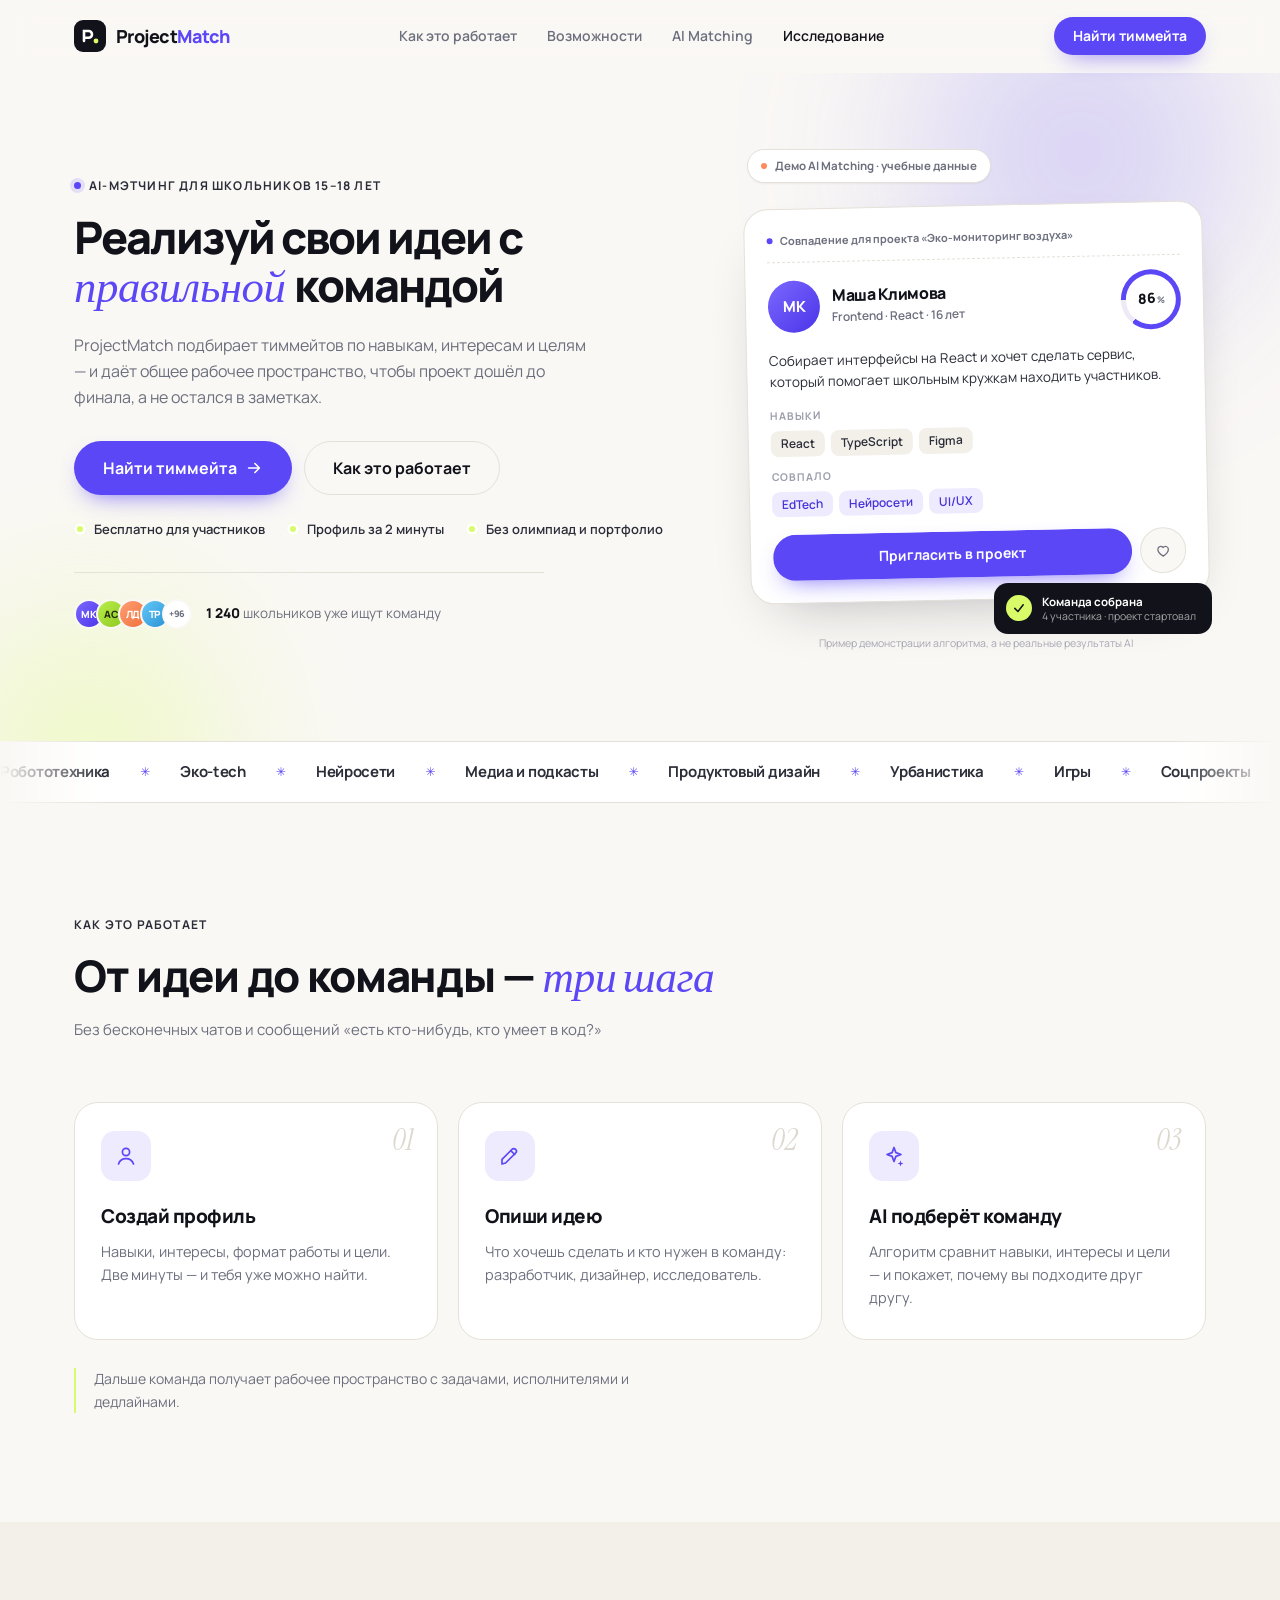
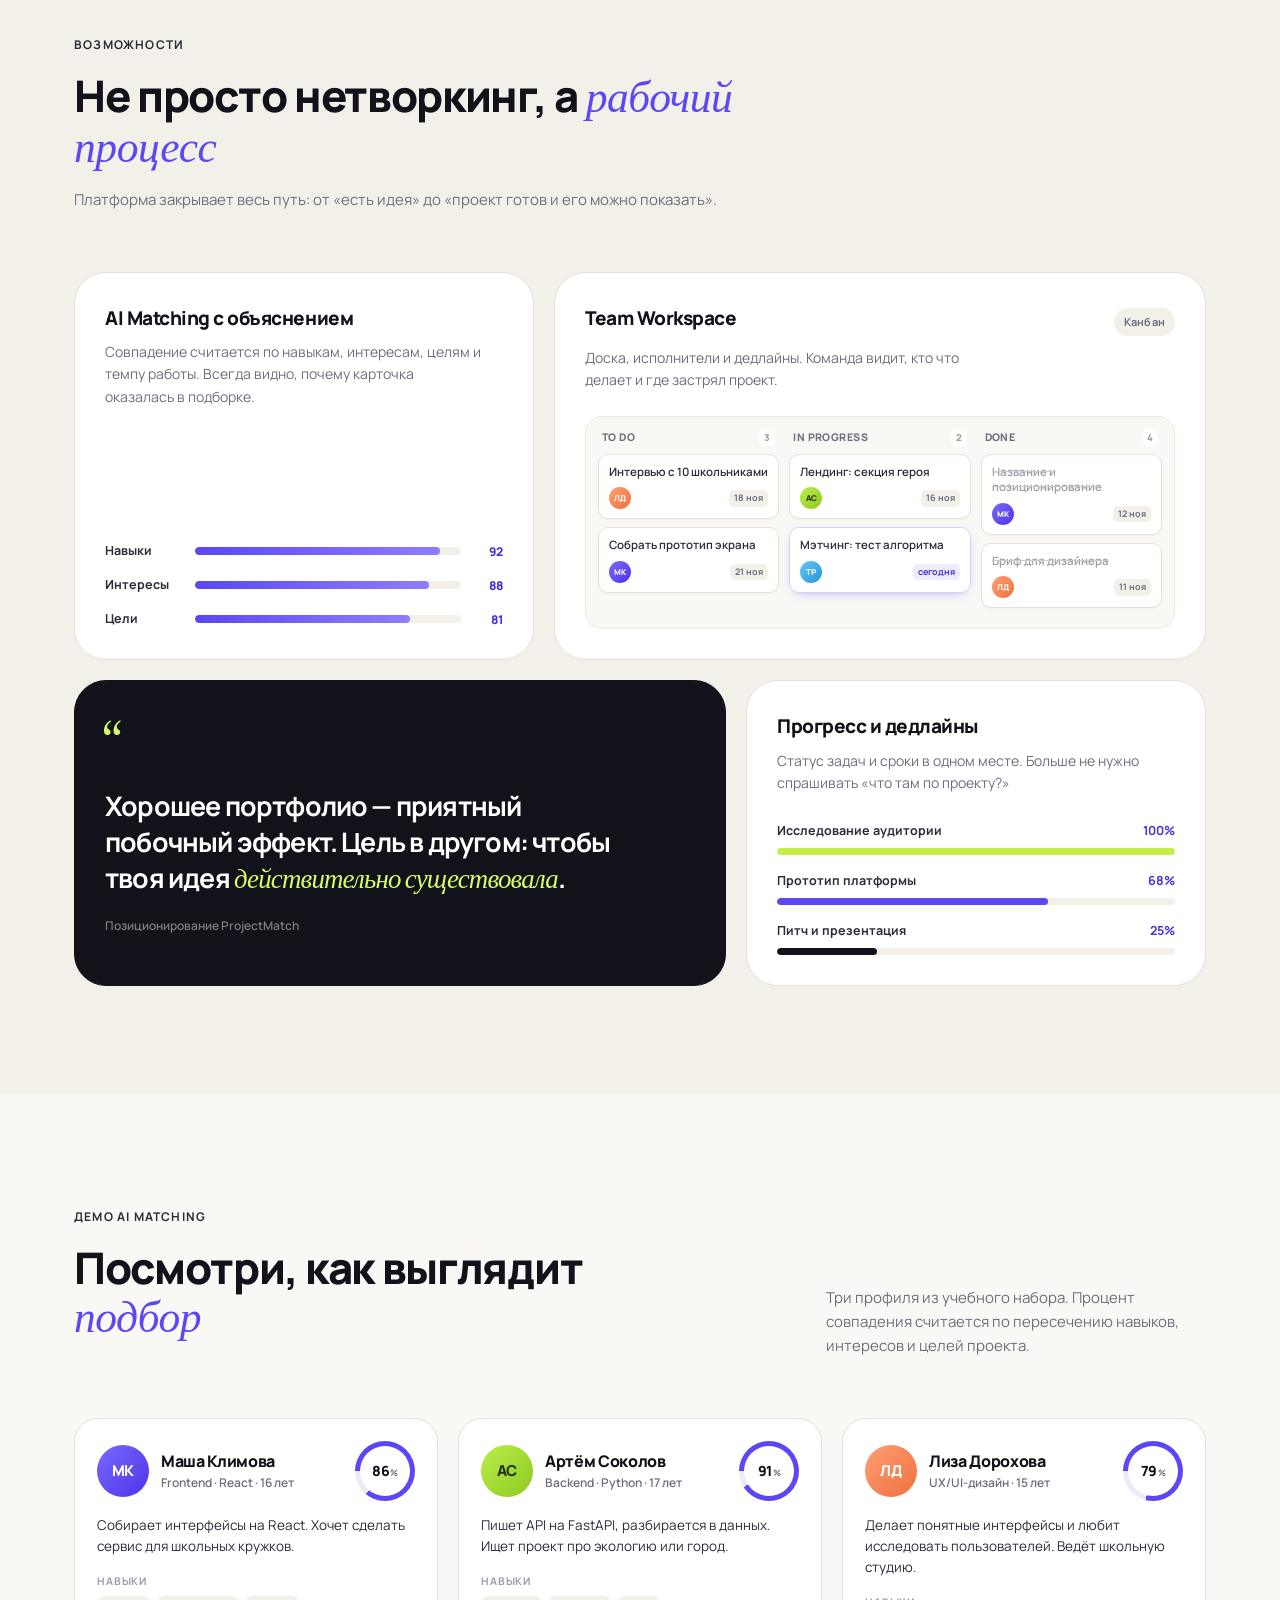
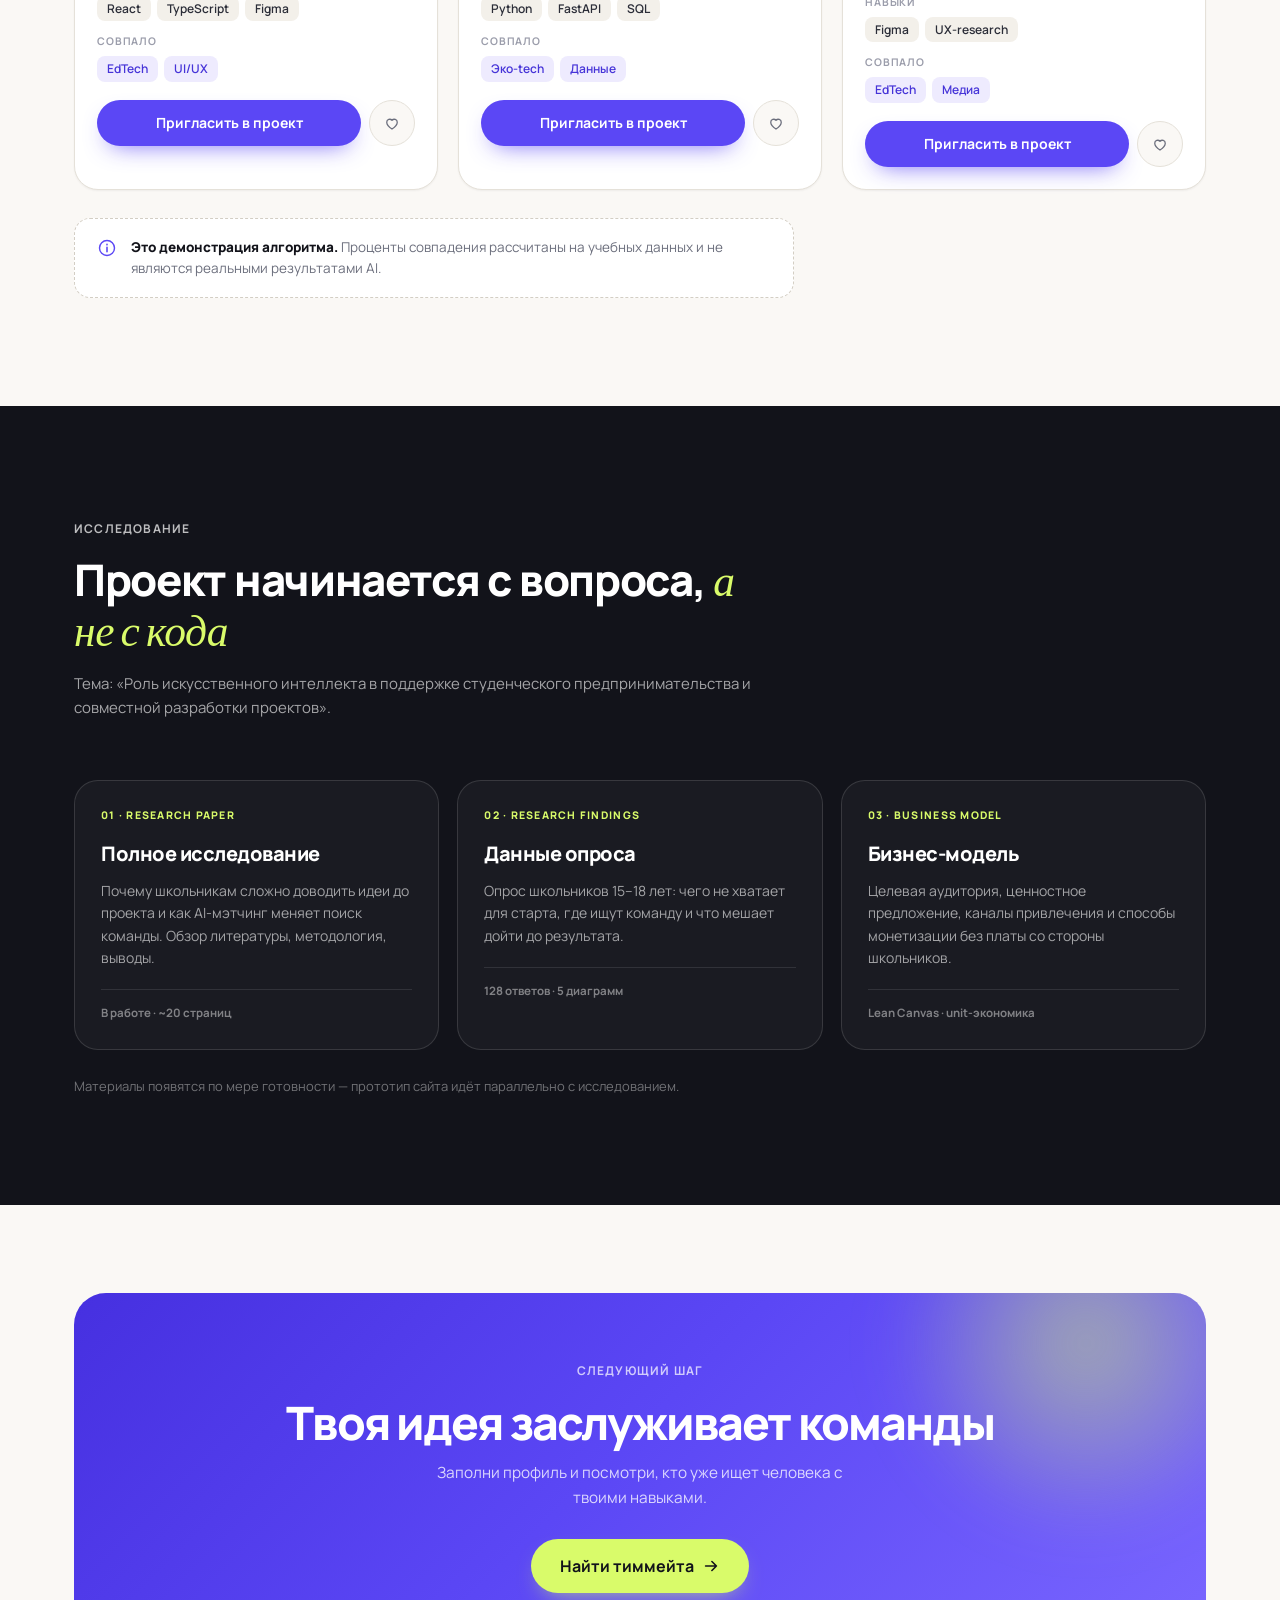
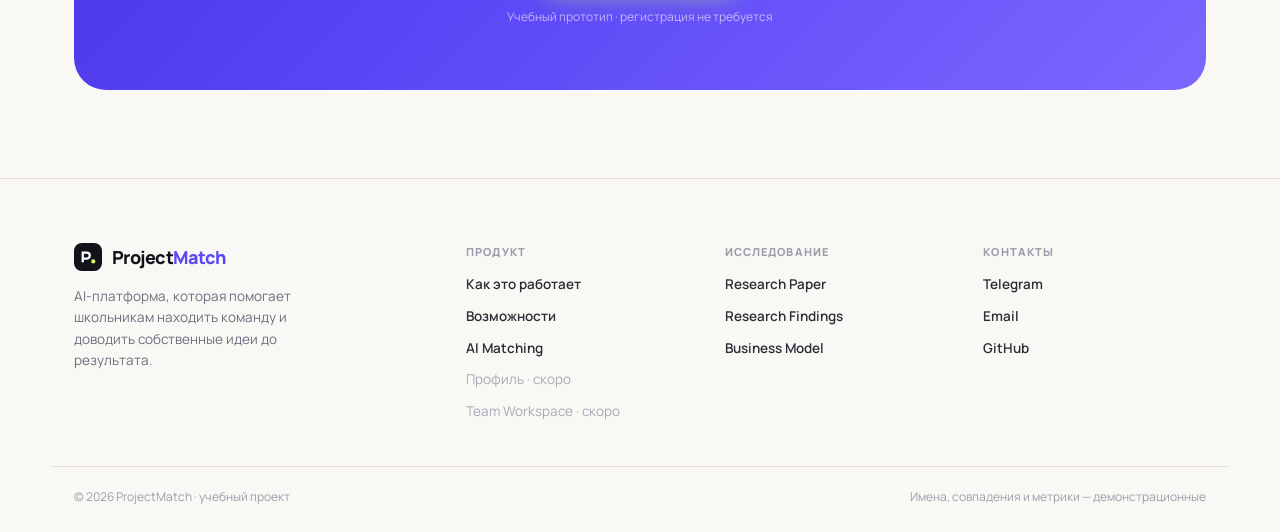
==== index.html @ 8a089b31 "ProjectMatch: лендинг прототипа" ====
<!DOCTYPE html>
<html lang="ru">
<head>
  <meta charset="UTF-8" />
  <meta name="viewport" content="width=device-width, initial-scale=1" />
  <title>ProjectMatch — реализуй свои идеи с правильной командой</title>
  <meta name="description" content="ProjectMatch — AI-платформа для школьников 15–18 лет: подбирает тиммейтов по навыкам, интересам и целям и даёт рабочее пространство, чтобы проект дошёл до финала." />
  <meta name="theme-color" content="#faf8f5" />

  <!-- Open Graph (для превью в мессенджерах, когда прототип будут показывать) -->
  <meta property="og:title" content="ProjectMatch — реализуй свои идеи с правильной командой" />
  <meta property="og:description" content="AI-мэтчинг тиммейтов для школьников 15–18 лет. Профиль, идея, команда и канбан-доска проекта." />
  <meta property="og:type" content="website" />

  <!-- Favicon: инлайновый SVG, чтобы не тащить лишние файлы -->
  <link rel="icon" href="data:image/svg+xml,%3Csvg xmlns='http://www.w3.org/2000/svg' viewBox='0 0 32 32'%3E%3Crect width='32' height='32' rx='9' fill='%235b47f5'/%3E%3Cpath d='M10 21V11h4.6a3.4 3.4 0 0 1 0 6.8H12' stroke='white' stroke-width='2.6' fill='none' stroke-linecap='round'/%3E%3Ccircle cx='22' cy='21' r='2.4' fill='%23d9fb6a'/%3E%3C/svg%3E" />

  <link rel="preconnect" href="https://fonts.googleapis.com" />
  <link rel="preconnect" href="https://fonts.gstatic.com" crossorigin />
  <link href="https://fonts.googleapis.com/css2?family=Manrope:wght@400;500;600;700;800&family=Instrument+Serif:ital@0;1&display=swap" rel="stylesheet" />

  <link rel="stylesheet" href="assets/css/styles.css" />

  <!-- Класс .js включает анимации появления. Без JS контент виден сразу. -->
  <script>document.documentElement.classList.add('js');</script>
</head>
<body>
  <a class="skip-link" href="#main">Перейти к содержанию</a>

  <!-- ============ HEADER ============ -->
  <header class="header" id="header">
    <div class="container header__inner">
      <a class="brand" href="#top" aria-label="ProjectMatch — на главную">
        <span class="brand__mark" aria-hidden="true">
          <svg viewBox="0 0 32 32" width="32" height="32">
            <rect width="32" height="32" rx="9" fill="currentColor" />
            <path d="M10 21V11h4.6a3.4 3.4 0 0 1 0 6.8H12" stroke="#fff" stroke-width="2.6" fill="none" stroke-linecap="round" />
            <circle cx="22" cy="21" r="2.4" fill="#d9fb6a" />
          </svg>
        </span>
        <span class="brand__name">Project<span>Match</span></span>
      </a>

      <nav class="nav" id="nav" aria-label="Основная навигация">
        <a class="nav__link" href="#how">Как это работает</a>
        <a class="nav__link" href="#features">Возможности</a>
        <a class="nav__link" href="#match">AI Matching</a>
        <a class="nav__link" href="#research">Исследование</a>
        <a class="btn btn--primary btn--sm nav__cta" href="#match">Найти тиммейта</a>
      </nav>

      <div class="header__actions">
        <a class="btn btn--primary btn--sm header__cta" href="#match">Найти тиммейта</a>
        <button class="burger" id="burger" type="button" aria-expanded="false" aria-controls="nav" aria-label="Открыть меню">
          <span></span><span></span>
        </button>
      </div>
    </div>
  </header>

  <main id="main">
    <!-- ============ HERO ============ -->
    <section class="hero" id="top">
      <div class="hero__glow hero__glow--a" aria-hidden="true"></div>
      <div class="hero__glow hero__glow--b" aria-hidden="true"></div>

      <div class="container hero__inner">
        <div class="hero__copy reveal">
          <p class="eyebrow">
            <span class="eyebrow__dot" aria-hidden="true"></span>
            AI-мэтчинг для школьников 15–18 лет
          </p>

          <h1 class="hero__title">
            Реализуй свои идеи с <em>правильной</em> командой
          </h1>

          <p class="hero__lead">
            ProjectMatch подбирает тиммейтов по навыкам, интересам и целям — и даёт общее
            рабочее пространство, чтобы проект дошёл до финала, а не остался в заметках.
          </p>

          <div class="hero__actions">
            <a class="btn btn--primary btn--lg" href="#match">
              Найти тиммейта
              <svg viewBox="0 0 20 20" width="18" height="18" aria-hidden="true">
                <path d="M4 10h12M11 5l5 5-5 5" fill="none" stroke="currentColor" stroke-width="1.8" stroke-linecap="round" stroke-linejoin="round" />
              </svg>
            </a>
            <a class="btn btn--outline btn--lg" href="#how">Как это работает</a>
          </div>

          <ul class="hero__meta">
            <li>Бесплатно для участников</li>
            <li>Профиль за 2 минуты</li>
            <li>Без олимпиад и портфолио</li>
          </ul>

          <div class="hero__trust">
            <div class="avatars" aria-hidden="true">
              <span class="avatar avatar--xs" data-tone="violet">МК</span>
              <span class="avatar avatar--xs" data-tone="lime">АС</span>
              <span class="avatar avatar--xs" data-tone="coral">ЛД</span>
              <span class="avatar avatar--xs" data-tone="sky">ТР</span>
              <span class="avatar avatar--xs avatar--more">+96</span>
            </div>
            <p class="hero__trust-text">
              <strong data-count="1240">1 240</strong> школьников уже ищут команду
            </p>
          </div>
        </div>

        <!-- Визуальный макет продукта: собран из HTML, а не картинки -->
        <div class="hero__visual reveal" data-delay="1">
          <div class="stage">
            <p class="stage__tag">
              <span class="stage__tag-dot" aria-hidden="true"></span>
              Демо AI Matching · учебные данные
            </p>

            <div class="stage__card">
              <article class="person person--hero">
                <p class="person__context">
                  <span class="person__context-dot" aria-hidden="true"></span>
                  Совпадение для проекта «Эко-мониторинг воздуха»
                </p>
                <div class="person__head">
                  <span class="avatar avatar--lg" data-tone="violet">МК</span>
                  <div class="person__id">
                    <h2 class="person__name">Маша Климова</h2>
                    <p class="person__role">Frontend · React · 16 лет</p>
                  </div>
                  <div class="ring" data-p="86" style="--p: 0" role="img" aria-label="Совпадение 86 процентов">
                    <span>86<small>%</small></span>
                  </div>
                </div>

                <p class="person__bio">
                  Собирает интерфейсы на React и хочет сделать сервис, который помогает
                  школьным кружкам находить участников.
                </p>

                <dl class="person__facts">
                  <div class="fact">
                    <dt>Навыки</dt>
                    <dd class="tags"><span>React</span><span>TypeScript</span><span>Figma</span></dd>
                  </div>
                  <div class="fact">
                    <dt>Совпало</dt>
                    <dd class="tags tags--match"><span>EdTech</span><span>Нейросети</span><span>UI/UX</span></dd>
                  </div>
                </dl>

                <div class="person__foot">
                  <button class="btn btn--primary btn--block" type="button">Пригласить в проект</button>
                  <button class="btn btn--icon" type="button" aria-label="Сохранить профиль в избранное">
                    <svg viewBox="0 0 24 24" width="18" height="18" aria-hidden="true">
                      <path d="M12 20s-7-4.35-7-9a3.9 3.9 0 0 1 7-2.4A3.9 3.9 0 0 1 19 11c0 4.65-7 9-7 9Z" fill="none" stroke="currentColor" stroke-width="1.7" stroke-linejoin="round" />
                    </svg>
                  </button>
                </div>
              </article>

              <div class="toast" aria-hidden="true">
                <span class="toast__icon">
                  <svg viewBox="0 0 20 20" width="14" height="14">
                    <path d="M4 10.5 8.5 15 16 5.5" fill="none" stroke="currentColor" stroke-width="2.2" stroke-linecap="round" stroke-linejoin="round" />
                  </svg>
                </span>
                <span class="toast__text">
                  <strong>Команда собрана</strong>
                  4 участника · проект стартовал
                </span>
              </div>
            </div>

            <p class="stage__note">Пример демонстрации алгоритма, а не реальные результаты AI</p>
          </div>
        </div>
      </div>
    </section>

    <!-- ============ MARQUEE: направления проектов ============ -->
    <section class="marquee" aria-label="Направления проектов на платформе">
      <div class="marquee__track">
        <div class="marquee__group">
          <span>Робототехника</span><i aria-hidden="true">✳</i>
          <span>Эко-tech</span><i aria-hidden="true">✳</i>
          <span>Нейросети</span><i aria-hidden="true">✳</i>
          <span>Медиа и подкасты</span><i aria-hidden="true">✳</i>
          <span>Продуктовый дизайн</span><i aria-hidden="true">✳</i>
          <span>Урбанистика</span><i aria-hidden="true">✳</i>
          <span>Игры</span><i aria-hidden="true">✳</i>
          <span>Соцпроекты</span><i aria-hidden="true">✳</i>
          <span>Био и медицина</span><i aria-hidden="true">✳</i>
        </div>
        <div class="marquee__group" aria-hidden="true">
          <span>Робототехника</span><i>✳</i>
          <span>Эко-tech</span><i>✳</i>
          <span>Нейросети</span><i>✳</i>
          <span>Медиа и подкасты</span><i>✳</i>
          <span>Продуктовый дизайн</span><i>✳</i>
          <span>Урбанистика</span><i>✳</i>
          <span>Игры</span><i>✳</i>
          <span>Соцпроекты</span><i>✳</i>
          <span>Био и медицина</span><i>✳</i>
        </div>
      </div>
    </section>

    <!-- ============ КАК ЭТО РАБОТАЕТ ============ -->
    <section class="section" id="how">
      <div class="container">
        <header class="section__head reveal">
          <p class="eyebrow">Как это работает</p>
          <h2 class="section__title">От идеи до команды — <em>три шага</em></h2>
          <p class="section__lead">
            Без бесконечных чатов и сообщений «есть кто-нибудь, кто умеет в код?»
          </p>
        </header>

        <ol class="steps">
          <li class="step reveal">
            <span class="step__num">01</span>
            <span class="step__icon" aria-hidden="true">
              <svg viewBox="0 0 24 24" width="24" height="24">
                <circle cx="12" cy="8" r="3.6" fill="none" stroke="currentColor" stroke-width="1.7" />
                <path d="M4.5 20c1.2-3.6 4-5.4 7.5-5.4S18.3 16.4 19.5 20" fill="none" stroke="currentColor" stroke-width="1.7" stroke-linecap="round" />
              </svg>
            </span>
            <h3 class="step__title">Создай профиль</h3>
            <p class="step__text">
              Навыки, интересы, формат работы и цели. Две минуты — и тебя уже можно найти.
            </p>
          </li>

          <li class="step reveal" data-delay="1">
            <span class="step__num">02</span>
            <span class="step__icon" aria-hidden="true">
              <svg viewBox="0 0 24 24" width="24" height="24">
                <path d="M4 20l3.6-1 10-10a2.5 2.5 0 0 0-3.6-3.6l-10 10L4 20Z" fill="none" stroke="currentColor" stroke-width="1.7" stroke-linejoin="round" />
                <path d="M13 6.8l4.2 4.2" fill="none" stroke="currentColor" stroke-width="1.7" />
              </svg>
            </span>
            <h3 class="step__title">Опиши идею</h3>
            <p class="step__text">
              Что хочешь сделать и кто нужен в команду: разработчик, дизайнер, исследователь.
            </p>
          </li>

          <li class="step reveal" data-delay="2">
            <span class="step__num">03</span>
            <span class="step__icon" aria-hidden="true">
              <svg viewBox="0 0 24 24" width="24" height="24">
                <path d="M12 3.5l1.9 5.1 5.1 1.9-5.1 1.9L12 17.5l-1.9-5.1L5 10.5l5.1-1.9L12 3.5Z" fill="none" stroke="currentColor" stroke-width="1.7" stroke-linejoin="round" />
                <path d="M18.5 16.5l.8 2.2 2.2.8-2.2.8-.8 2.2-.8-2.2-2.2-.8 2.2-.8.8-2.2Z" fill="currentColor" />
              </svg>
            </span>
            <h3 class="step__title">AI подберёт команду</h3>
            <p class="step__text">
              Алгоритм сравнит навыки, интересы и цели — и покажет, почему вы подходите друг другу.
            </p>
          </li>
        </ol>

        <p class="steps__note reveal">
          Дальше команда получает рабочее пространство с задачами, исполнителями и дедлайнами.
        </p>
      </div>
    </section>

    <!-- ============ ВОЗМОЖНОСТИ (BENTO) ============ -->
    <section class="section section--tint" id="features">
      <div class="container">
        <header class="section__head reveal">
          <p class="eyebrow">Возможности</p>
          <h2 class="section__title">Не просто нетворкинг, а <em>рабочий процесс</em></h2>
          <p class="section__lead">
            Платформа закрывает весь путь: от «есть идея» до «проект готов и его можно показать».
          </p>
        </header>

        <div class="bento">
          <!-- 1. AI Matching -->
          <article class="card card--match reveal">
            <h3 class="card__title">AI Matching с объяснением</h3>
            <p class="card__text">
              Совпадение считается по навыкам, интересам, целям и темпу работы.
              Всегда видно, почему карточка оказалась в подборке.
            </p>

            <div class="bars" aria-hidden="true">
              <div class="bar">
                <span class="bar__label">Навыки</span>
                <span class="bar__track"><span class="bar__fill" style="--w: 92%"></span></span>
                <span class="bar__value">92</span>
              </div>
              <div class="bar">
                <span class="bar__label">Интересы</span>
                <span class="bar__track"><span class="bar__fill" style="--w: 88%"></span></span>
                <span class="bar__value">88</span>
              </div>
              <div class="bar">
                <span class="bar__label">Цели</span>
                <span class="bar__track"><span class="bar__fill" style="--w: 81%"></span></span>
                <span class="bar__value">81</span>
              </div>
            </div>
          </article>

          <!-- 2. Team Workspace -->
          <article class="card card--kanban reveal" data-delay="1">
            <div class="card__top">
              <h3 class="card__title">Team Workspace</h3>
              <span class="pill pill--soft">Канбан</span>
            </div>
            <p class="card__text">
              Доска, исполнители и дедлайны. Команда видит, кто что делает и где застрял проект.
            </p>

            <div class="kanban" aria-hidden="true">
              <div class="kanban__col">
                <p class="kanban__title">To Do <span>3</span></p>
                <div class="task">
                  <p>Интервью с 10 школьниками</p>
                  <div class="task__foot">
                    <span class="avatar avatar--xxs" data-tone="coral">ЛД</span>
                    <span class="task__date">18 ноя</span>
                  </div>
                </div>
                <div class="task">
                  <p>Собрать прототип экрана</p>
                  <div class="task__foot">
                    <span class="avatar avatar--xxs" data-tone="violet">МК</span>
                    <span class="task__date">21 ноя</span>
                  </div>
                </div>
              </div>

              <div class="kanban__col">
                <p class="kanban__title">In Progress <span>2</span></p>
                <div class="task">
                  <p>Лендинг: секция героя</p>
                  <div class="task__foot">
                    <span class="avatar avatar--xxs" data-tone="lime">АС</span>
                    <span class="task__date">16 ноя</span>
                  </div>
                </div>
                <div class="task task--accent">
                  <p>Мэтчинг: тест алгоритма</p>
                  <div class="task__foot">
                    <span class="avatar avatar--xxs" data-tone="sky">ТР</span>
                    <span class="task__date">сегодня</span>
                  </div>
                </div>
              </div>

              <div class="kanban__col">
                <p class="kanban__title">Done <span>4</span></p>
                <div class="task task--done">
                  <p>Название и позиционирование</p>
                  <div class="task__foot">
                    <span class="avatar avatar--xxs" data-tone="violet">МК</span>
                    <span class="task__date">12 ноя</span>
                  </div>
                </div>
                <div class="task task--done">
                  <p>Бриф для дизайнера</p>
                  <div class="task__foot">
                    <span class="avatar avatar--xxs" data-tone="coral">ЛД</span>
                    <span class="task__date">11 ноя</span>
                  </div>
                </div>
              </div>
            </div>
          </article>

          <!-- 3. Философия продукта -->
          <article class="card card--quote reveal">
            <span class="quote-mark" aria-hidden="true">“</span>
            <blockquote class="card__quote">
              Хорошее портфолио — приятный побочный эффект. Цель в другом:
              чтобы твоя идея <em>действительно существовала</em>.
            </blockquote>
            <p class="card__sign">Позиционирование ProjectMatch</p>
          </article>

          <!-- 4. Прогресс -->
          <article class="card card--progress reveal" data-delay="1">
            <h3 class="card__title">Прогресс и дедлайны</h3>
            <p class="card__text">
              Статус задач и сроки в одном месте. Больше не нужно спрашивать «что там по проекту?»
            </p>

            <div class="progress-list" aria-hidden="true">
              <div class="progress">
                <div class="progress__row">
                  <span>Исследование аудитории</span><span>100%</span>
                </div>
                <span class="progress__track"><span class="progress__fill" style="--w: 100%"></span></span>
              </div>
              <div class="progress">
                <div class="progress__row">
                  <span>Прототип платформы</span><span>68%</span>
                </div>
                <span class="progress__track"><span class="progress__fill" style="--w: 68%"></span></span>
              </div>
              <div class="progress">
                <div class="progress__row">
                  <span>Питч и презентация</span><span>25%</span>
                </div>
                <span class="progress__track"><span class="progress__fill" style="--w: 25%"></span></span>
              </div>
            </div>
          </article>
        </div>
      </div>
    </section>

    <!-- ============ ДЕМО AI MATCHING ============ -->
    <section class="section" id="match">
      <div class="container">
        <header class="section__head section__head--split reveal">
          <div>
            <p class="eyebrow">Демо AI Matching</p>
            <h2 class="section__title">Посмотри, как выглядит <em>подбор</em></h2>
          </div>
          <p class="section__lead">
            Три профиля из учебного набора. Процент совпадения считается по пересечению
            навыков, интересов и целей проекта.
          </p>
        </header>

        <div class="candidates">
          <article class="person reveal">
            <div class="person__head">
              <span class="avatar avatar--lg" data-tone="violet">МК</span>
              <div class="person__id">
                <h3 class="person__name">Маша Климова</h3>
                <p class="person__role">Frontend · React · 16 лет</p>
              </div>
              <div class="ring" data-p="86" style="--p: 0" role="img" aria-label="Совпадение 86 процентов">
                <span>86<small>%</small></span>
              </div>
            </div>
            <p class="person__bio">
              Собирает интерфейсы на React. Хочет сделать сервис для школьных кружков.
            </p>
            <dl class="person__facts">
              <div class="fact">
                <dt>Навыки</dt>
                <dd class="tags"><span>React</span><span>TypeScript</span><span>Figma</span></dd>
              </div>
              <div class="fact">
                <dt>Совпало</dt>
                <dd class="tags tags--match"><span>EdTech</span><span>UI/UX</span></dd>
              </div>
            </dl>
            <div class="person__foot">
              <button class="btn btn--primary btn--block" type="button">Пригласить в проект</button>
              <button class="btn btn--icon" type="button" aria-label="Сохранить профиль в избранное">
                <svg viewBox="0 0 24 24" width="18" height="18" aria-hidden="true">
                  <path d="M12 20s-7-4.35-7-9a3.9 3.9 0 0 1 7-2.4A3.9 3.9 0 0 1 19 11c0 4.65-7 9-7 9Z" fill="none" stroke="currentColor" stroke-width="1.7" stroke-linejoin="round" />
                </svg>
              </button>
            </div>
          </article>

          <article class="person reveal" data-delay="1">
            <div class="person__head">
              <span class="avatar avatar--lg" data-tone="lime">АС</span>
              <div class="person__id">
                <h3 class="person__name">Артём Соколов</h3>
                <p class="person__role">Backend · Python · 17 лет</p>
              </div>
              <div class="ring" data-p="91" style="--p: 0" role="img" aria-label="Совпадение 91 процент">
                <span>91<small>%</small></span>
              </div>
            </div>
            <p class="person__bio">
              Пишет API на FastAPI, разбирается в данных. Ищет проект про экологию или город.
            </p>
            <dl class="person__facts">
              <div class="fact">
                <dt>Навыки</dt>
                <dd class="tags"><span>Python</span><span>FastAPI</span><span>SQL</span></dd>
              </div>
              <div class="fact">
                <dt>Совпало</dt>
                <dd class="tags tags--match"><span>Эко-tech</span><span>Данные</span></dd>
              </div>
            </dl>
            <div class="person__foot">
              <button class="btn btn--primary btn--block" type="button">Пригласить в проект</button>
              <button class="btn btn--icon" type="button" aria-label="Сохранить профиль в избранное">
                <svg viewBox="0 0 24 24" width="18" height="18" aria-hidden="true">
                  <path d="M12 20s-7-4.35-7-9a3.9 3.9 0 0 1 7-2.4A3.9 3.9 0 0 1 19 11c0 4.65-7 9-7 9Z" fill="none" stroke="currentColor" stroke-width="1.7" stroke-linejoin="round" />
                </svg>
              </button>
            </div>
          </article>

          <article class="person reveal" data-delay="2">
            <div class="person__head">
              <span class="avatar avatar--lg" data-tone="coral">ЛД</span>
              <div class="person__id">
                <h3 class="person__name">Лиза Дорохова</h3>
                <p class="person__role">UX/UI-дизайн · 15 лет</p>
              </div>
              <div class="ring" data-p="79" style="--p: 0" role="img" aria-label="Совпадение 79 процентов">
                <span>79<small>%</small></span>
              </div>
            </div>
            <p class="person__bio">
              Делает понятные интерфейсы и любит исследовать пользователей. Ведёт школьную студию.
            </p>
            <dl class="person__facts">
              <div class="fact">
                <dt>Навыки</dt>
                <dd class="tags"><span>Figma</span><span>UX-research</span></dd>
              </div>
              <div class="fact">
                <dt>Совпало</dt>
                <dd class="tags tags--match"><span>EdTech</span><span>Медиа</span></dd>
              </div>
            </dl>
            <div class="person__foot">
              <button class="btn btn--primary btn--block" type="button">Пригласить в проект</button>
              <button class="btn btn--icon" type="button" aria-label="Сохранить профиль в избранное">
                <svg viewBox="0 0 24 24" width="18" height="18" aria-hidden="true">
                  <path d="M12 20s-7-4.35-7-9a3.9 3.9 0 0 1 7-2.4A3.9 3.9 0 0 1 19 11c0 4.65-7 9-7 9Z" fill="none" stroke="currentColor" stroke-width="1.7" stroke-linejoin="round" />
                </svg>
              </button>
            </div>
          </article>
        </div>

        <aside class="notice reveal">
          <span class="notice__icon" aria-hidden="true">
            <svg viewBox="0 0 24 24" width="20" height="20">
              <circle cx="12" cy="12" r="9" fill="none" stroke="currentColor" stroke-width="1.7" />
              <path d="M12 11v5.5M12 7.6v.6" stroke="currentColor" stroke-width="1.9" stroke-linecap="round" />
            </svg>
          </span>
          <p>
            <strong>Это демонстрация алгоритма.</strong> Проценты совпадения рассчитаны
            на учебных данных и не являются реальными результатами AI.
          </p>
        </aside>
      </div>
    </section>

    <!-- ============ ИССЛЕДОВАНИЕ ============ -->
    <section class="section section--dark" id="research">
      <div class="container">
        <header class="section__head reveal">
          <p class="eyebrow eyebrow--light">Исследование</p>
          <h2 class="section__title">Проект начинается с вопроса, <em>а не с кода</em></h2>
          <p class="section__lead">
            Тема: «Роль искусственного интеллекта в поддержке студенческого предпринимательства
            и совместной разработки проектов».
          </p>
        </header>

        <div class="research-grid">
          <article class="research reveal">
            <p class="research__kicker">01 · Research Paper</p>
            <h3 class="research__title">Полное исследование</h3>
            <p class="research__text">
              Почему школьникам сложно доводить идеи до проекта и как AI-мэтчинг меняет
              поиск команды. Обзор литературы, методология, выводы.
            </p>
            <p class="research__meta">В работе · ~20 страниц</p>
          </article>

          <article class="research reveal" data-delay="1">
            <p class="research__kicker">02 · Research Findings</p>
            <h3 class="research__title">Данные опроса</h3>
            <p class="research__text">
              Опрос школьников 15–18 лет: чего не хватает для старта, где ищут команду
              и что мешает дойти до результата.
            </p>
            <p class="research__meta">128 ответов · 5 диаграмм</p>
          </article>

          <article class="research reveal" data-delay="2">
            <p class="research__kicker">03 · Business Model</p>
            <h3 class="research__title">Бизнес-модель</h3>
            <p class="research__text">
              Целевая аудитория, ценностное предложение, каналы привлечения и способы
              монетизации без платы со стороны школьников.
            </p>
            <p class="research__meta">Lean Canvas · unit-экономика</p>
          </article>
        </div>

        <p class="research__note reveal">
          Материалы появятся по мере готовности — прототип сайта идёт параллельно с исследованием.
        </p>
      </div>
    </section>

    <!-- ============ ФИНАЛЬНЫЙ CTA ============ -->
    <section class="cta">
      <div class="container">
        <div class="cta__card reveal">
          <div class="cta__glow" aria-hidden="true"></div>
          <p class="eyebrow eyebrow--light">Следующий шаг</p>
          <h2 class="cta__title">Твоя идея заслуживает команды</h2>
          <p class="cta__text">
            Заполни профиль и посмотри, кто уже ищет человека с твоими навыками.
          </p>
          <div class="cta__actions">
            <a class="btn btn--lime btn--lg" href="#match">
              Найти тиммейта
              <svg viewBox="0 0 20 20" width="18" height="18" aria-hidden="true">
                <path d="M4 10h12M11 5l5 5-5 5" fill="none" stroke="currentColor" stroke-width="1.8" stroke-linecap="round" stroke-linejoin="round" />
              </svg>
            </a>
            <span class="cta__hint">Учебный прототип · регистрация не требуется</span>
          </div>
        </div>
      </div>
    </section>
  </main>

  <!-- ============ FOOTER ============ -->
  <footer class="footer">
    <div class="container footer__inner">
      <div class="footer__brand">
        <a class="brand" href="#top">
          <span class="brand__mark" aria-hidden="true">
            <svg viewBox="0 0 32 32" width="28" height="28">
              <rect width="32" height="32" rx="9" fill="currentColor" />
              <path d="M10 21V11h4.6a3.4 3.4 0 0 1 0 6.8H12" stroke="#fff" stroke-width="2.6" fill="none" stroke-linecap="round" />
              <circle cx="22" cy="21" r="2.4" fill="#d9fb6a" />
            </svg>
          </span>
          <span class="brand__name">Project<span>Match</span></span>
        </a>
        <p class="footer__tagline">
          AI-платформа, которая помогает школьникам находить команду
          и доводить собственные идеи до результата.
        </p>
      </div>

      <nav class="footer__col" aria-label="Продукт">
        <h4>Продукт</h4>
        <a href="#how">Как это работает</a>
        <a href="#features">Возможности</a>
        <a href="#match">AI Matching</a>
        <span class="footer__soon">Профиль · скоро</span>
        <span class="footer__soon">Team Workspace · скоро</span>
      </nav>

      <nav class="footer__col" aria-label="Исследование">
        <h4>Исследование</h4>
        <a href="#research">Research Paper</a>
        <a href="#research">Research Findings</a>
        <a href="#research">Business Model</a>
      </nav>

      <nav class="footer__col" aria-label="Контакты">
        <h4>Контакты</h4>
        <a href="#research">Telegram</a>
        <a href="#research">Email</a>
        <a href="#research">GitHub</a>
      </nav>
    </div>

    <div class="container footer__bottom">
      <p>© <span id="year">2026</span> ProjectMatch · учебный проект</p>
      <p>Имена, совпадения и метрики — демонстрационные</p>
    </div>
  </footer>

  <script src="assets/js/main.js"></script>
</body>
</html>
---- assets/css/styles.css ----
/* =========================================================
   ProjectMatch — дизайн-система и лендинг
   1. Токены
   2. База и утилиты
   3. Кнопки, чипы, аватары
   4. Хедер
   5. Hero
   6. Бегущая строка
   7. Секции: шаги, bento, канбан
   8. Демо мэтчинга
   9. Исследование и CTA
   10. Футер
   11. Анимации и адаптив
   ========================================================= */

/* ---------- 1. Токены ---------- */
:root {
  --paper: #faf8f5;
  --paper-2: #f3f0ea;
  --surface: #ffffff;
  --ink: #12131a;
  --ink-soft: #2b2d38;
  --muted: #6c6f7d;
  --line: #e5e1d9;
  --line-soft: #efebe4;

  --primary: #5b47f5;
  --primary-deep: #4634d8;
  --primary-soft: #eeebfe;
  --lime: #d9fb6a;
  --lime-deep: #c3ee45;
  --coral: #ff8a5b;

  --font: "Manrope", "Segoe UI", system-ui, -apple-system, sans-serif;
  --font-display: "Instrument Serif", Georgia, "Times New Roman", serif;

  --radius-sm: 10px;
  --radius: 16px;
  --radius-lg: 24px;
  --radius-xl: 32px;

  --shadow-sm: 0 1px 2px rgba(18, 19, 26, 0.05);
  --shadow: 0 12px 32px -18px rgba(18, 19, 26, 0.35);
  --shadow-lg: 0 40px 80px -40px rgba(18, 19, 26, 0.4);
  --shadow-card: 0 24px 60px -30px rgba(18, 19, 26, 0.32);

  --container: 1180px;
  --ease: cubic-bezier(0.22, 0.61, 0.36, 1);
}

/* ---------- 2. База ---------- */
*,
*::before,
*::after { box-sizing: border-box; }

html {
  scroll-behavior: smooth;
  scroll-padding-top: 96px;
  -webkit-text-size-adjust: 100%;
}

body {
  margin: 0;
  background: var(--paper);
  color: var(--ink);
  font-family: var(--font);
  font-size: 16px;
  line-height: 1.6;
  -webkit-font-smoothing: antialiased;
  overflow-x: hidden;
}

h1, h2, h3, h4, p, figure, blockquote, dl, dd { margin: 0; }
ul, ol { margin: 0; padding: 0; list-style: none; }
a { color: inherit; text-decoration: none; }
button { font: inherit; color: inherit; cursor: pointer; }
img, svg { display: block; max-width: 100%; }

::selection { background: var(--lime); color: var(--ink); }

:focus-visible {
  outline: 2px solid var(--primary);
  outline-offset: 3px;
  border-radius: 6px;
}

.container {
  width: 100%;
  max-width: var(--container);
  margin-inline: auto;
  padding-inline: 24px;
}

.skip-link {
  position: absolute;
  top: -100px;
  left: 16px;
  z-index: 999;
  background: var(--ink);
  color: #fff;
  padding: 10px 16px;
  border-radius: 0 0 10px 10px;
  transition: top 0.2s;
}
.skip-link:focus { top: 0; }

.section { padding: clamp(64px, 8.5vw, 120px) 0; }
.section--tint { background: var(--paper-2); }

.section__head {
  max-width: 680px;
  margin-bottom: clamp(36px, 5vw, 60px);
}
.section__head--split {
  display: grid;
  grid-template-columns: 1.15fr 0.85fr;
  gap: 40px;
  align-items: end;
  max-width: none;
}
.section__head--split .section__lead { max-width: 380px; margin-left: auto; }

.section__title {
  font-size: clamp(1.85rem, 3.4vw, 2.9rem);
  line-height: 1.1;
  letter-spacing: -0.03em;
  font-weight: 800;
  margin-bottom: 16px;
}
.section__title em {
  font-family: var(--font-display);
  font-style: italic;
  font-weight: 400;
  letter-spacing: -0.01em;
  color: var(--primary);
}

.section__lead {
  color: var(--muted);
  font-size: clamp(15px, 1.1vw, 17px);
}

.eyebrow {
  display: inline-flex;
  align-items: center;
  gap: 8px;
  font-size: 12px;
  font-weight: 700;
  letter-spacing: 0.1em;
  text-transform: uppercase;
  color: var(--ink-soft);
  margin-bottom: 18px;
}
.eyebrow__dot {
  width: 7px;
  height: 7px;
  border-radius: 50%;
  background: var(--primary);
  box-shadow: 0 0 0 4px rgba(91, 71, 245, 0.14);
}
.eyebrow--light { color: rgba(255, 255, 255, 0.72); }
.eyebrow--light .eyebrow__dot { background: var(--lime); box-shadow: 0 0 0 4px rgba(217, 251, 106, 0.16); }

/* ---------- 3. Кнопки / чипы / аватары ---------- */
.btn {
  display: inline-flex;
  align-items: center;
  justify-content: center;
  gap: 8px;
  border: 1px solid transparent;
  border-radius: 999px;
  font-weight: 700;
  font-size: 15px;
  line-height: 1;
  padding: 15px 24px;
  transition: transform 0.2s var(--ease), background 0.2s, box-shadow 0.2s, border-color 0.2s, color 0.2s;
  white-space: nowrap;
}
.btn:hover { transform: translateY(-1px); }
.btn:active { transform: translateY(0); }

.btn--primary {
  background: var(--primary);
  color: #fff;
  box-shadow: 0 10px 24px -12px rgba(91, 71, 245, 0.9);
}
.btn--primary:hover { background: var(--primary-deep); }

.btn--outline {
  background: transparent;
  border-color: var(--line);
  color: var(--ink);
}
.btn--outline:hover { border-color: var(--ink); background: #fff; }

.btn--lime {
  background: var(--lime);
  color: var(--ink);
  box-shadow: 0 10px 24px -12px rgba(217, 251, 106, 0.8);
}
.btn--lime:hover { background: var(--lime-deep); }

.btn--sm { padding: 11px 18px; font-size: 14px; }
.btn--lg { padding: 17px 28px; font-size: 16px; }
.btn--block { width: 100%; }

.btn--icon {
  width: 46px;
  height: 46px;
  padding: 0;
  border-radius: 50%;
  background: var(--paper);
  border-color: var(--line);
  color: var(--muted);
  flex: none;
}
.btn--icon:hover { color: var(--primary); border-color: var(--primary-soft); background: var(--primary-soft); }

.tags { display: flex; flex-wrap: wrap; gap: 6px; }
.tags span {
  display: inline-flex;
  align-items: center;
  padding: 5px 10px;
  border-radius: 8px;
  background: var(--paper-2);
  color: var(--ink-soft);
  font-size: 12px;
  font-weight: 600;
  line-height: 1.3;
}
.tags--match span { background: var(--primary-soft); color: var(--primary-deep); }

.pill {
  display: inline-flex;
  align-items: center;
  padding: 5px 10px;
  border-radius: 999px;
  font-size: 11px;
  font-weight: 700;
  letter-spacing: 0.02em;
}
.pill--soft { background: var(--paper-2); color: var(--muted); }

/* Аватары — инициалы на мягких градиентах, без внешних картинок */
.avatar {
  display: grid;
  place-items: center;
  flex: none;
  border-radius: 50%;
  font-weight: 800;
  letter-spacing: -0.02em;
  color: #fff;
  background: linear-gradient(135deg, #7b68ff, #4b34e8);
  user-select: none;
}
.avatar[data-tone="lime"] { background: linear-gradient(135deg, #b9ee4c, #8fc920); color: #24300a; }
.avatar[data-tone="coral"] { background: linear-gradient(135deg, #ff9f74, #f0703c); }
.avatar[data-tone="sky"] { background: linear-gradient(135deg, #64c8f5, #2a92d6); }
.avatar--lg { width: 52px; height: 52px; font-size: 15px; }
.avatar--xs { width: 30px; height: 30px; font-size: 10px; }
.avatar--xxs { width: 22px; height: 22px; font-size: 8px; }
.avatar--more { background: #fff; color: var(--muted); border: 1px solid var(--line); font-size: 9px; }

.avatars { display: flex; }
.avatars .avatar { border: 2px solid var(--paper); margin-left: -8px; }
.avatars .avatar:first-child { margin-left: 0; }

/* ---------- 4. Хедер ---------- */
.header {
  position: sticky;
  top: 0;
  z-index: 100;
  background: rgba(250, 248, 245, 0.82);
  backdrop-filter: blur(14px);
  -webkit-backdrop-filter: blur(14px);
  border-bottom: 1px solid transparent;
  transition: border-color 0.25s, box-shadow 0.25s, background 0.25s;
}
.header.is-scrolled {
  border-bottom-color: var(--line);
  box-shadow: 0 8px 30px -24px rgba(18, 19, 26, 0.5);
}

.header__inner {
  display: flex;
  align-items: center;
  justify-content: space-between;
  gap: 24px;
  height: 72px;
}

.brand { display: inline-flex; align-items: center; gap: 10px; }
.brand__mark { color: var(--ink); display: block; }
.brand__name {
  font-size: 18px;
  font-weight: 800;
  letter-spacing: -0.03em;
}
.brand__name span { color: var(--primary); }

.nav { display: flex; align-items: center; gap: 4px; }
.nav__link {
  position: relative;
  padding: 9px 13px;
  border-radius: 999px;
  font-size: 14px;
  font-weight: 600;
  color: var(--muted);
  transition: color 0.2s, background 0.2s;
}
.nav__link:hover { color: var(--ink); background: rgba(18, 19, 26, 0.04); }
.nav__cta { display: none; }

.header__actions { display: flex; align-items: center; gap: 10px; }

.burger {
  display: none;
  width: 42px;
  height: 42px;
  border: 1px solid var(--line);
  border-radius: 50%;
  background: #fff;
  position: relative;
}
.burger span {
  position: absolute;
  left: 50%;
  width: 16px;
  height: 1.8px;
  background: var(--ink);
  border-radius: 2px;
  transform: translateX(-50%);
  transition: transform 0.25s var(--ease), opacity 0.2s;
}
.burger span:first-child { top: 17px; }
.burger span:last-child { top: 23px; }
.burger[aria-expanded="true"] span:first-child { transform: translateX(-50%) translateY(3px) rotate(45deg); }
.burger[aria-expanded="true"] span:last-child { transform: translateX(-50%) translateY(-3px) rotate(-45deg); }

/* ---------- 5. Hero ---------- */
.hero {
  position: relative;
  padding: clamp(40px, 6vw, 76px) 0 clamp(56px, 7vw, 96px);
  overflow: hidden;
}
.hero__glow {
  position: absolute;
  border-radius: 50%;
  filter: blur(70px);
  pointer-events: none;
  z-index: 0;
}
.hero__glow--a {
  width: 520px;
  height: 520px;
  top: -180px;
  right: -60px;
  background: radial-gradient(circle, rgba(91, 71, 245, 0.28), transparent 68%);
}
.hero__glow--b {
  width: 420px;
  height: 420px;
  bottom: -220px;
  left: -120px;
  background: radial-gradient(circle, rgba(217, 251, 106, 0.45), transparent 70%);
}

.hero__inner {
  position: relative;
  z-index: 1;
  display: grid;
  grid-template-columns: 1.15fr 0.85fr;
  gap: clamp(28px, 4vw, 52px);
  align-items: center;
}

.hero__title {
  font-size: clamp(2.15rem, 3.5vw, 3.05rem);
  line-height: 1.06;
  letter-spacing: -0.045em;
  font-weight: 800;
  text-wrap: balance;
  margin-bottom: 22px;
}
.hero__title em {
  font-family: var(--font-display);
  font-style: italic;
  font-weight: 400;
  letter-spacing: -0.01em;
  color: var(--primary);
  padding-right: 2px;
}

.hero__lead {
  font-size: clamp(15.5px, 1.25vw, 18px);
  line-height: 1.62;
  color: var(--muted);
  max-width: 520px;
  margin-bottom: 30px;
}

.hero__actions { display: flex; flex-wrap: wrap; gap: 12px; margin-bottom: 24px; }

.hero__meta {
  display: flex;
  flex-wrap: wrap;
  gap: 8px 22px;
  margin-bottom: 32px;
}
.hero__meta li {
  position: relative;
  padding-left: 20px;
  font-size: 13px;
  font-weight: 600;
  color: var(--ink-soft);
}
.hero__meta li::before {
  content: "";
  position: absolute;
  left: 0;
  top: 50%;
  width: 12px;
  height: 12px;
  transform: translateY(-50%);
  border-radius: 50%;
  background: var(--lime);
  box-shadow: inset 0 0 0 3px #fff;
}

.hero__trust {
  display: flex;
  align-items: center;
  gap: 14px;
  padding-top: 26px;
  border-top: 1px solid var(--line);
  max-width: 470px;
}
.hero__trust-text { font-size: 13.5px; color: var(--muted); line-height: 1.4; }
.hero__trust-text strong { color: var(--ink); font-weight: 800; }

/* Сцена с карточкой продукта */
.stage {
  position: relative;
  padding: 34px 0 0;
}
.stage__tag {
  display: inline-flex;
  align-items: center;
  gap: 8px;
  position: absolute;
  top: 0;
  left: 0;
  padding: 7px 13px;
  border-radius: 999px;
  background: #fff;
  border: 1px solid var(--line);
  font-size: 11.5px;
  font-weight: 700;
  color: var(--muted);
  box-shadow: var(--shadow-sm);
  z-index: 4;
}
.stage__tag-dot {
  width: 6px;
  height: 6px;
  border-radius: 50%;
  background: var(--coral);
  animation: pulse 2.4s infinite;
}
.stage__card { position: relative; }
.stage__note {
  margin-top: 36px;
  font-size: 10.5px;
  line-height: 1.4;
  color: #a7a9b5;
  text-align: center;
}

.person {
  background: #fff;
  border: 1px solid var(--line);
  border-radius: var(--radius-lg);
  padding: 22px;
  box-shadow: var(--shadow-card);
  position: relative;
}
.person--hero {
  margin-top: 22px;
  transform: rotate(-1.2deg);
  transition: transform 0.5s var(--ease);
}
.person--hero:hover { transform: rotate(0deg) translateY(-3px); }

.person__head { display: flex; align-items: center; gap: 12px; margin-bottom: 14px; }
.person__id { min-width: 0; flex: 1; }
.person__name {
  font-size: 16px;
  font-weight: 800;
  letter-spacing: -0.02em;
  line-height: 1.25;
}
.person__role { font-size: 12px; color: var(--muted); font-weight: 600; margin-top: 2px; }
.person__bio {
  font-size: 13.5px;
  line-height: 1.55;
  color: var(--ink-soft);
  margin-bottom: 16px;
}

.person__facts { display: grid; gap: 12px; margin-bottom: 18px; }
.fact { display: grid; gap: 6px; }
.fact dt {
  font-size: 10.5px;
  font-weight: 700;
  letter-spacing: 0.08em;
  text-transform: uppercase;
  color: #9b9dab;
}

.person__foot { display: flex; gap: 8px; }
.person__foot .btn--primary { padding: 13px 20px; font-size: 14px; }

/* Кольцо совпадения: --p задаётся из JS, чтобы анимировать заполнение */
@property --p {
  syntax: "<number>";
  inherits: false;
  initial-value: 0;
}
.ring {
  --size: 60px;
  width: var(--size);
  height: var(--size);
  border-radius: 50%;
  flex: none;
  display: grid;
  place-items: center;
  position: relative;
  background: conic-gradient(from -90deg, var(--primary) calc(var(--p) * 1%), #edeaf6 0);
  transition: --p 1.1s var(--ease);
}
.ring::before {
  content: "";
  position: absolute;
  inset: 5px;
  border-radius: 50%;
  background: #fff;
}
.ring span {
  position: relative;
  font-size: 14px;
  font-weight: 800;
  letter-spacing: -0.03em;
  color: var(--ink);
  display: inline-flex;
  align-items: baseline;
}
.ring small { font-size: 9px; font-weight: 700; color: var(--muted); margin-left: 1px; }

/* Плавающая карточка идеи */
.person__context {
  display: flex;
  align-items: center;
  gap: 7px;
  font-size: 11px;
  font-weight: 700;
  color: var(--muted);
  padding-bottom: 12px;
  margin-bottom: 14px;
  border-bottom: 1px dashed var(--line);
}
.person__context-dot {
  width: 6px;
  height: 6px;
  border-radius: 50%;
  background: var(--primary);
  flex: none;
}

/* Тост «команда собрана» */
.toast {
  position: absolute;
  bottom: -34px;
  right: -6px;
  display: flex;
  align-items: center;
  gap: 10px;
  padding: 11px 16px 11px 12px;
  background: var(--ink);
  color: #fff;
  border-radius: 14px;
  box-shadow: var(--shadow-lg);
  z-index: 3;
  animation: float 8s ease-in-out infinite reverse;
}
.toast__icon {
  width: 26px;
  height: 26px;
  border-radius: 50%;
  background: var(--lime);
  color: var(--ink);
  display: grid;
  place-items: center;
  flex: none;
}
.toast__text { font-size: 10.5px; line-height: 1.35; color: rgba(255, 255, 255, 0.62); }
.toast__text strong { display: block; font-size: 11.5px; color: #fff; }

/* ---------- 6. Бегущая строка ---------- */
.marquee {
  border-top: 1px solid var(--line);
  border-bottom: 1px solid var(--line);
  background: #fff;
  padding: 18px 0;
  overflow: hidden;
  mask-image: linear-gradient(to right, transparent, #000 8%, #000 92%, transparent);
  -webkit-mask-image: linear-gradient(to right, transparent, #000 8%, #000 92%, transparent);
}
.marquee__track { display: flex; width: max-content; animation: scroll 38s linear infinite; }
.marquee__group {
  display: flex;
  align-items: center;
  gap: 30px;
  padding-right: 30px;
}
.marquee__group span {
  font-size: 15px;
  font-weight: 700;
  letter-spacing: -0.02em;
  color: var(--ink-soft);
  white-space: nowrap;
}
.marquee__group i { color: var(--primary); font-style: normal; font-size: 12px; }

/* ---------- 7. Шаги ---------- */
.steps {
  display: grid;
  grid-template-columns: repeat(3, 1fr);
  gap: 20px;
  counter-reset: step;
}
.step {
  position: relative;
  padding: 28px 26px 30px;
  background: #fff;
  border: 1px solid var(--line);
  border-radius: var(--radius-lg);
  transition: transform 0.3s var(--ease), box-shadow 0.3s, border-color 0.3s;
}
.step:hover {
  transform: translateY(-4px);
  box-shadow: var(--shadow);
  border-color: #d9d4c9;
}
.step__num {
  position: absolute;
  top: 22px;
  right: 24px;
  font-family: var(--font-display);
  font-size: 30px;
  font-style: italic;
  color: #ddd8ce;
  line-height: 1;
}
.step__icon {
  display: grid;
  place-items: center;
  width: 50px;
  height: 50px;
  border-radius: 14px;
  background: var(--primary-soft);
  color: var(--primary);
  margin-bottom: 20px;
}
.step__title { font-size: 19px; font-weight: 800; letter-spacing: -0.025em; margin-bottom: 8px; }
.step__text { font-size: 14.5px; line-height: 1.6; color: var(--muted); }

.steps__note {
  margin-top: 28px;
  padding-left: 18px;
  border-left: 2px solid var(--lime);
  font-size: 14px;
  color: var(--muted);
  max-width: 560px;
}

/* ---------- Bento ---------- */
.bento {
  display: grid;
  grid-template-columns: repeat(12, 1fr);
  gap: 20px;
}
.card {
  background: #fff;
  border: 1px solid var(--line);
  border-radius: var(--radius-xl);
  padding: 30px;
  position: relative;
  overflow: hidden;
  display: flex;
  flex-direction: column;
}
.card--match { grid-column: span 5; }
.card--kanban { grid-column: span 7; }
.card--quote { grid-column: span 7; }
.card--progress { grid-column: span 5; }

.card__top { display: flex; align-items: center; justify-content: space-between; gap: 12px; margin-bottom: 6px; }
.card__title { font-size: 19px; font-weight: 800; letter-spacing: -0.025em; margin-bottom: 8px; }
.card__text { font-size: 14px; line-height: 1.6; color: var(--muted); max-width: 42ch; }

/* Полосы совпадения */
.bars { display: grid; gap: 14px; margin-top: auto; padding-top: 28px; }
.bar {
  display: grid;
  grid-template-columns: 78px 1fr 30px;
  align-items: center;
  gap: 12px;
}
.bar__label { font-size: 12.5px; font-weight: 700; color: var(--ink-soft); }
.bar__track {
  height: 8px;
  border-radius: 999px;
  background: var(--paper-2);
  overflow: hidden;
}
.bar__fill {
  display: block;
  height: 100%;
  width: var(--w);
  border-radius: 999px;
  background: linear-gradient(90deg, var(--primary), #8f7dff);
  transform-origin: left;
}
.bar__value { font-size: 12px; font-weight: 800; color: var(--primary-deep); text-align: right; }

/* Мини-канбан */
.kanban {
  display: grid;
  grid-template-columns: repeat(3, minmax(0, 1fr));
  gap: 10px;
  margin-top: 24px;
  background: var(--paper);
  border: 1px solid var(--line-soft);
  border-radius: var(--radius);
  padding: 12px;
}
.kanban__col { min-width: 0; }
.kanban__title {
  display: flex;
  align-items: center;
  justify-content: space-between;
  font-size: 10.5px;
  font-weight: 800;
  letter-spacing: 0.04em;
  text-transform: uppercase;
  color: var(--muted);
  padding: 0 4px 8px;
}
.kanban__title span {
  font-size: 9.5px;
  background: #fff;
  border-radius: 5px;
  padding: 1px 5px;
  color: #9b9dab;
  letter-spacing: 0;
}
.task {
  background: #fff;
  border: 1px solid var(--line);
  border-radius: 10px;
  padding: 9px 10px;
  margin-bottom: 8px;
  font-size: 11.5px;
  font-weight: 600;
  line-height: 1.35;
  color: var(--ink-soft);
  box-shadow: 0 1px 2px rgba(18, 19, 26, 0.04);
}
.task p { display: -webkit-box; -webkit-line-clamp: 2; -webkit-box-orient: vertical; overflow: hidden; }
.task__foot {
  display: flex;
  align-items: center;
  justify-content: space-between;
  gap: 6px;
  margin-top: 8px;
}
.task__date {
  font-size: 9px;
  font-weight: 700;
  color: var(--muted);
  background: var(--paper-2);
  border-radius: 5px;
  padding: 2px 5px;
  white-space: nowrap;
}
.task--accent { border-color: #d7d1fb; box-shadow: 0 4px 14px -8px rgba(91, 71, 245, 0.7); }
.task--accent .task__date { background: var(--primary-soft); color: var(--primary-deep); }
.task--done p { color: #9b9dab; text-decoration: line-through; text-decoration-color: #cfcbc1; }

/* Цитата */
.card--quote { background: var(--ink); border-color: var(--ink); color: #fff; justify-content: center; }
.quote-mark {
  font-family: var(--font-display);
  font-size: 64px;
  line-height: 0.6;
  color: var(--lime);
  margin-bottom: 18px;
}
.card__quote {
  font-size: clamp(19px, 2.1vw, 27px);
  line-height: 1.35;
  letter-spacing: -0.03em;
  font-weight: 700;
  max-width: 30ch;
}
.card__quote em {
  font-family: var(--font-display);
  font-style: italic;
  font-weight: 400;
  color: var(--lime);
}
.card__sign { margin-top: 18px; font-size: 12px; font-weight: 600; color: rgba(255, 255, 255, 0.45); }

/* Прогресс */
.progress-list { display: grid; gap: 16px; margin-top: auto; padding-top: 26px; }
.progress__row {
  display: flex;
  justify-content: space-between;
  font-size: 12.5px;
  font-weight: 700;
  color: var(--ink-soft);
  margin-bottom: 7px;
}
.progress__row span:last-child { color: var(--primary-deep); }
.progress__track {
  display: block;
  height: 7px;
  border-radius: 999px;
  background: var(--paper-2);
  overflow: hidden;
}
.progress__fill {
  display: block;
  height: 100%;
  width: var(--w);
  border-radius: 999px;
  background: var(--ink);
}
.progress:nth-child(1) .progress__fill { background: var(--lime-deep); }
.progress:nth-child(2) .progress__fill { background: var(--primary); }

/* ---------- 8. Демо мэтчинга ---------- */
.candidates {
  display: grid;
  grid-template-columns: repeat(3, 1fr);
  gap: 20px;
}
.candidates .person { box-shadow: var(--shadow-sm); transition: transform 0.3s var(--ease), box-shadow 0.3s, border-color 0.3s; }
.candidates .person:hover {
  transform: translateY(-5px);
  box-shadow: var(--shadow);
  border-color: #d9d4c9;
}

.notice {
  display: flex;
  gap: 14px;
  align-items: flex-start;
  margin-top: 28px;
  padding: 18px 22px;
  background: #fff;
  border: 1px dashed #d3cec4;
  border-radius: var(--radius);
  max-width: 720px;
}
.notice__icon { color: var(--primary); flex: none; margin-top: 1px; }
.notice p { font-size: 13.5px; line-height: 1.55; color: var(--muted); }
.notice strong { color: var(--ink); font-weight: 800; }

/* ---------- 9. Исследование / CTA ---------- */
.section--dark { background: var(--ink); color: #fff; }
.section--dark .section__lead { color: rgba(255, 255, 255, 0.62); }
.section--dark .section__title em { color: var(--lime); }

.research-grid {
  display: grid;
  grid-template-columns: repeat(3, 1fr);
  gap: 18px;
}
.research {
  padding: 26px;
  border: 1px solid rgba(255, 255, 255, 0.13);
  border-radius: var(--radius-lg);
  background: rgba(255, 255, 255, 0.035);
  transition: background 0.3s, border-color 0.3s, transform 0.3s var(--ease);
}
.research:hover {
  background: rgba(255, 255, 255, 0.07);
  border-color: rgba(217, 251, 106, 0.45);
  transform: translateY(-3px);
}
.research__kicker {
  font-size: 10.5px;
  font-weight: 800;
  letter-spacing: 0.12em;
  text-transform: uppercase;
  color: var(--lime);
  margin-bottom: 14px;
}
.research__title { font-size: 20px; font-weight: 800; letter-spacing: -0.025em; margin-bottom: 10px; }
.research__text { font-size: 14px; line-height: 1.6; color: rgba(255, 255, 255, 0.6); margin-bottom: 20px; }
.research__meta {
  font-size: 11.5px;
  font-weight: 700;
  color: rgba(255, 255, 255, 0.45);
  padding-top: 14px;
  border-top: 1px solid rgba(255, 255, 255, 0.1);
}
.research__note {
  margin-top: 26px;
  font-size: 13px;
  color: rgba(255, 255, 255, 0.4);
}

.cta { padding: clamp(48px, 7vw, 88px) 0; }
.cta__card {
  position: relative;
  overflow: hidden;
  border-radius: var(--radius-xl);
  padding: clamp(34px, 5vw, 64px);
  background: linear-gradient(135deg, #4630e0 0%, #5b47f5 46%, #7b68ff 100%);
  color: #fff;
  text-align: center;
}
.cta__glow {
  position: absolute;
  width: 420px;
  height: 420px;
  right: -90px;
  top: -160px;
  border-radius: 50%;
  background: radial-gradient(circle, rgba(217, 251, 106, 0.5), transparent 66%);
  filter: blur(30px);
  pointer-events: none;
}
.cta__title {
  position: relative;
  font-size: clamp(1.8rem, 3.6vw, 3rem);
  line-height: 1.06;
  letter-spacing: -0.04em;
  font-weight: 800;
  margin-bottom: 14px;
}
.cta__text {
  position: relative;
  font-size: clamp(14.5px, 1.2vw, 17px);
  color: rgba(255, 255, 255, 0.78);
  max-width: 460px;
  margin: 0 auto 28px;
}
.cta__actions {
  position: relative;
  display: flex;
  flex-direction: column;
  align-items: center;
  gap: 14px;
}
.cta__hint { font-size: 12px; color: rgba(255, 255, 255, 0.6); }

/* ---------- 10. Футер ---------- */
.footer {
  background: var(--paper);
  border-top: 1px solid var(--line);
  padding: clamp(44px, 5vw, 64px) 0 26px;
}
.footer__inner {
  display: grid;
  grid-template-columns: 1.6fr 1fr 1fr 1fr;
  gap: 36px;
}
.footer__brand .brand { margin-bottom: 14px; }
.footer__tagline { font-size: 13.5px; line-height: 1.6; color: var(--muted); max-width: 30ch; }
.footer__col { display: flex; flex-direction: column; gap: 10px; align-items: flex-start; }
.footer__col h4 {
  font-size: 11px;
  font-weight: 800;
  letter-spacing: 0.1em;
  text-transform: uppercase;
  color: #9b9dab;
  margin-bottom: 4px;
}
.footer__col a { font-size: 13.5px; font-weight: 600; color: var(--ink-soft); transition: color 0.2s; }
.footer__col a:hover { color: var(--primary); }
.footer__soon { font-size: 13.5px; color: #a7a9b5; }
.footer__bottom {
  display: flex;
  flex-wrap: wrap;
  justify-content: space-between;
  gap: 10px;
  margin-top: 44px;
  padding-top: 20px;
  border-top: 1px solid var(--line);
  font-size: 12px;
  color: #9b9dab;
}

/* ---------- 11. Анимации ---------- */
/* Появление блоков: анимируем только если JS доступен */
.reveal {
  opacity: 0;
  transform: translateY(22px);
  transition: opacity 0.8s var(--ease), transform 0.8s var(--ease);
}
html:not(.js) .reveal { opacity: 1; transform: none; }
.reveal[data-delay="1"] { transition-delay: 0.09s; }
.reveal[data-delay="2"] { transition-delay: 0.18s; }
.reveal.is-visible { opacity: 1; transform: none; }

@keyframes float {
  0%, 100% { translate: 0 0; }
  50% { translate: 0 -9px; }
}
@keyframes pulse {
  0%, 100% { box-shadow: 0 0 0 0 rgba(255, 138, 91, 0.55); }
  70% { box-shadow: 0 0 0 7px rgba(255, 138, 91, 0); }
}
@keyframes scroll {
  from { transform: translateX(0); }
  to { transform: translateX(-50%); }
}

/* ---------- Адаптив ---------- */
@media (max-width: 1024px) {
  .hero__inner { grid-template-columns: 1fr; gap: 20px; }
  .hero__copy { max-width: 640px; }
  .hero__visual { max-width: 520px; margin-inline: auto; width: 100%; }
  .candidates { grid-template-columns: repeat(2, 1fr); }
  .candidates .person:last-child { display: none; }
  .card--match, .card--kanban, .card--quote, .card--progress { grid-column: span 12; }
}

@media (max-width: 1000px) {
  .nav {
    position: absolute;
    top: 72px;
    left: 16px;
    right: 16px;
    flex-direction: column;
    align-items: stretch;
    gap: 2px;
    padding: 10px;
    background: #fff;
    border: 1px solid var(--line);
    border-radius: var(--radius);
    box-shadow: var(--shadow-lg);
    opacity: 0;
    visibility: hidden;
    transform: translateY(-8px);
    transition: opacity 0.22s var(--ease), transform 0.22s var(--ease), visibility 0.22s;
  }
  .nav.is-open { opacity: 1; visibility: visible; transform: none; }
  .nav__link { padding: 12px 14px; font-size: 15px; }
  .nav__cta { display: inline-flex; margin-top: 6px; }
  .header__cta { display: none; }
  .burger { display: block; }
}

@media (max-width: 860px) {
  .section__head--split { grid-template-columns: 1fr; gap: 18px; }
  .section__head--split .section__lead { margin-left: 0; max-width: 560px; }
  .steps { grid-template-columns: 1fr; }
  .research-grid { grid-template-columns: 1fr; }
  .footer__inner { grid-template-columns: 1fr 1fr; gap: 28px; }
  .footer__brand { grid-column: span 2; }
}

@media (max-width: 620px) {
  .container { padding-inline: 18px; }
  .hero { padding-top: 28px; }
  .hero__title { letter-spacing: -0.04em; }
  .hero__actions .btn { flex: 1 1 auto; }
  .hero__meta { gap: 8px 16px; }
  .hero__meta li { font-size: 12px; }
  .hero__trust { flex-direction: column; align-items: flex-start; gap: 10px; }

  .stage { padding: 40px 0 0; }
  .stage__tag { left: 0; font-size: 10.5px; padding: 6px 10px; }
  .person--hero { transform: none; padding: 18px; }
  .person--hero:hover { transform: none; }
  .toast {
    position: static;
    width: max-content;
    max-width: 100%;
    margin: 16px auto 0;
    animation: none;
  }
  .stage__note { margin-top: 14px; }

  .candidates { grid-template-columns: 1fr; }
  .candidates .person:last-child { display: block; }

  .card { padding: 22px; border-radius: var(--radius-lg); }
  .bar { grid-template-columns: 66px 1fr 28px; gap: 8px; }
  .kanban { padding: 8px; gap: 6px; }
  .task { padding: 7px 8px; font-size: 10.5px; }
  .kanban__title { font-size: 9px; letter-spacing: 0; }

  .footer__inner { grid-template-columns: 1fr; }
  .footer__brand { grid-column: span 1; }
  .footer__bottom { flex-direction: column; gap: 4px; }
}

/* Уважаем настройку «уменьшить движение» */
@media (prefers-reduced-motion: reduce) {
  html { scroll-behavior: auto; }
  *, *::before, *::after {
    animation-duration: 0.001ms !important;
    animation-iteration-count: 1 !important;
    transition-duration: 0.001ms !important;
  }
  .reveal { opacity: 1; transform: none; }
}
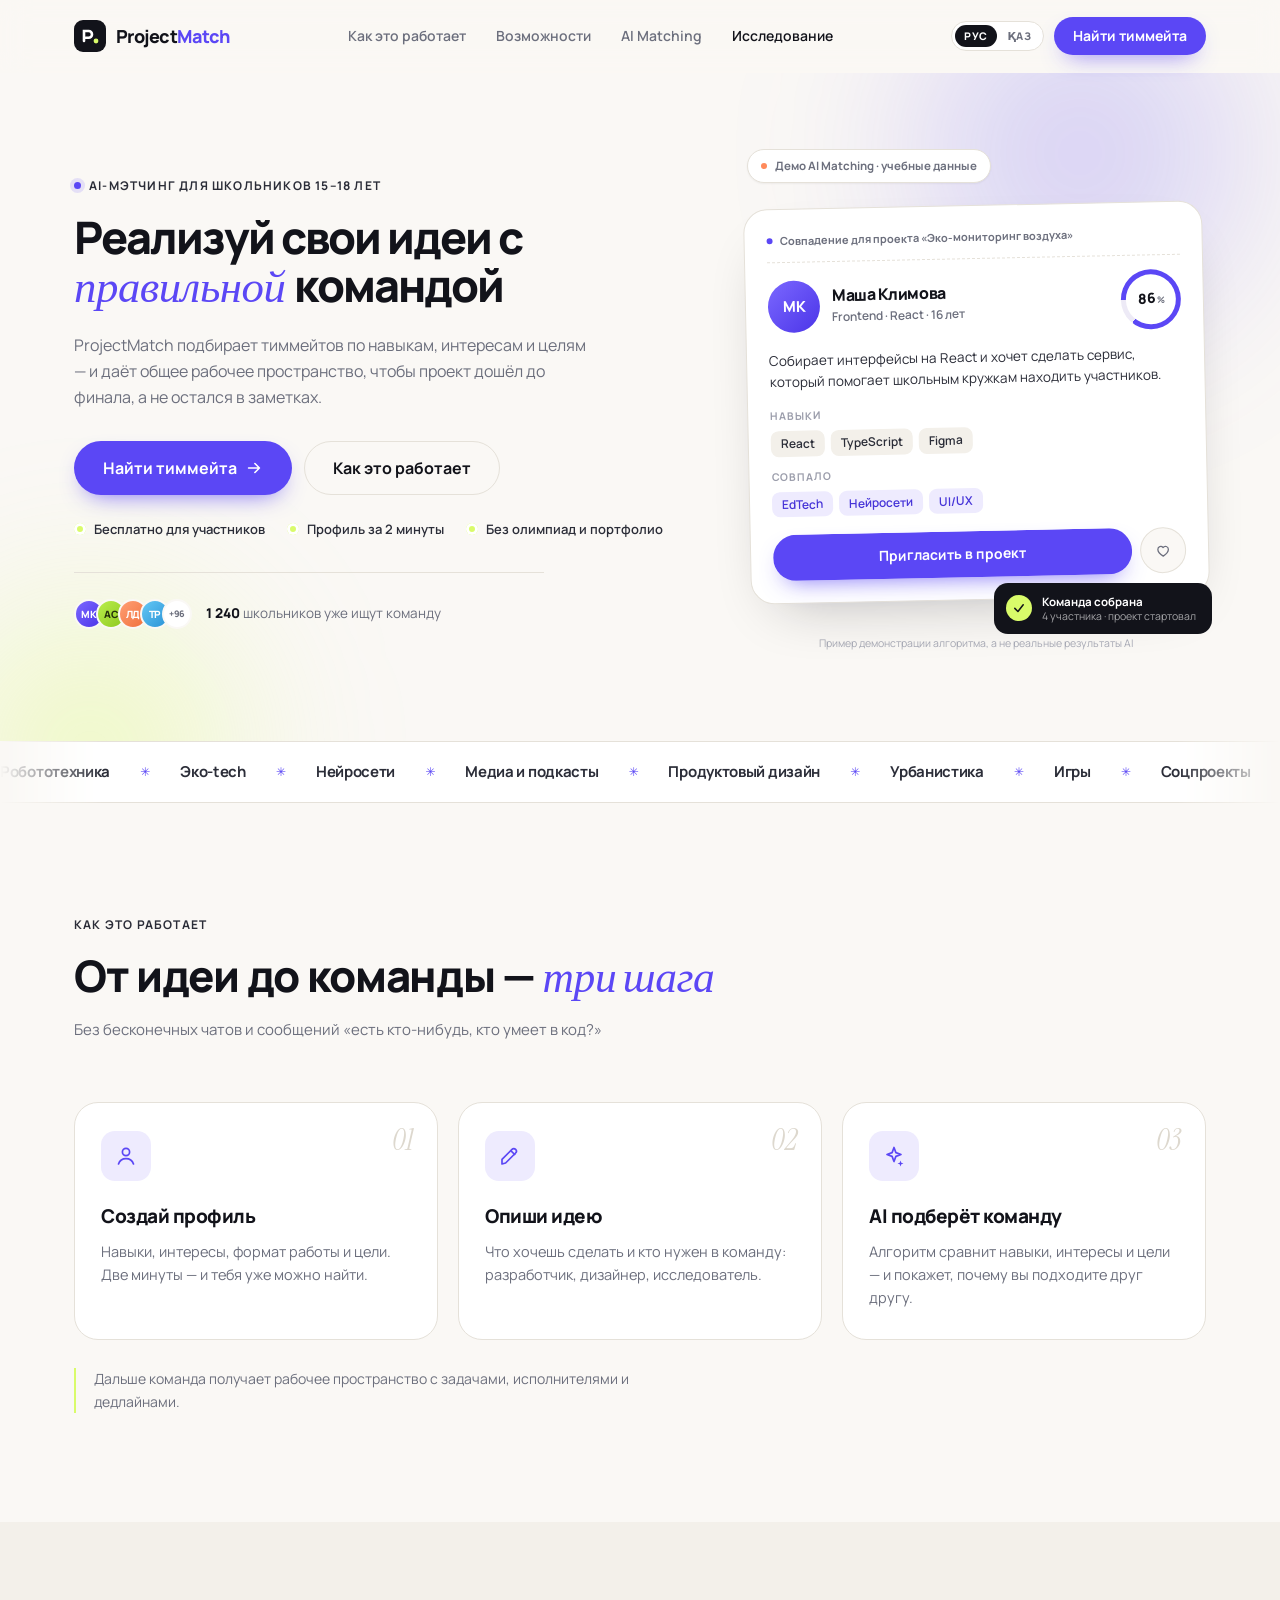
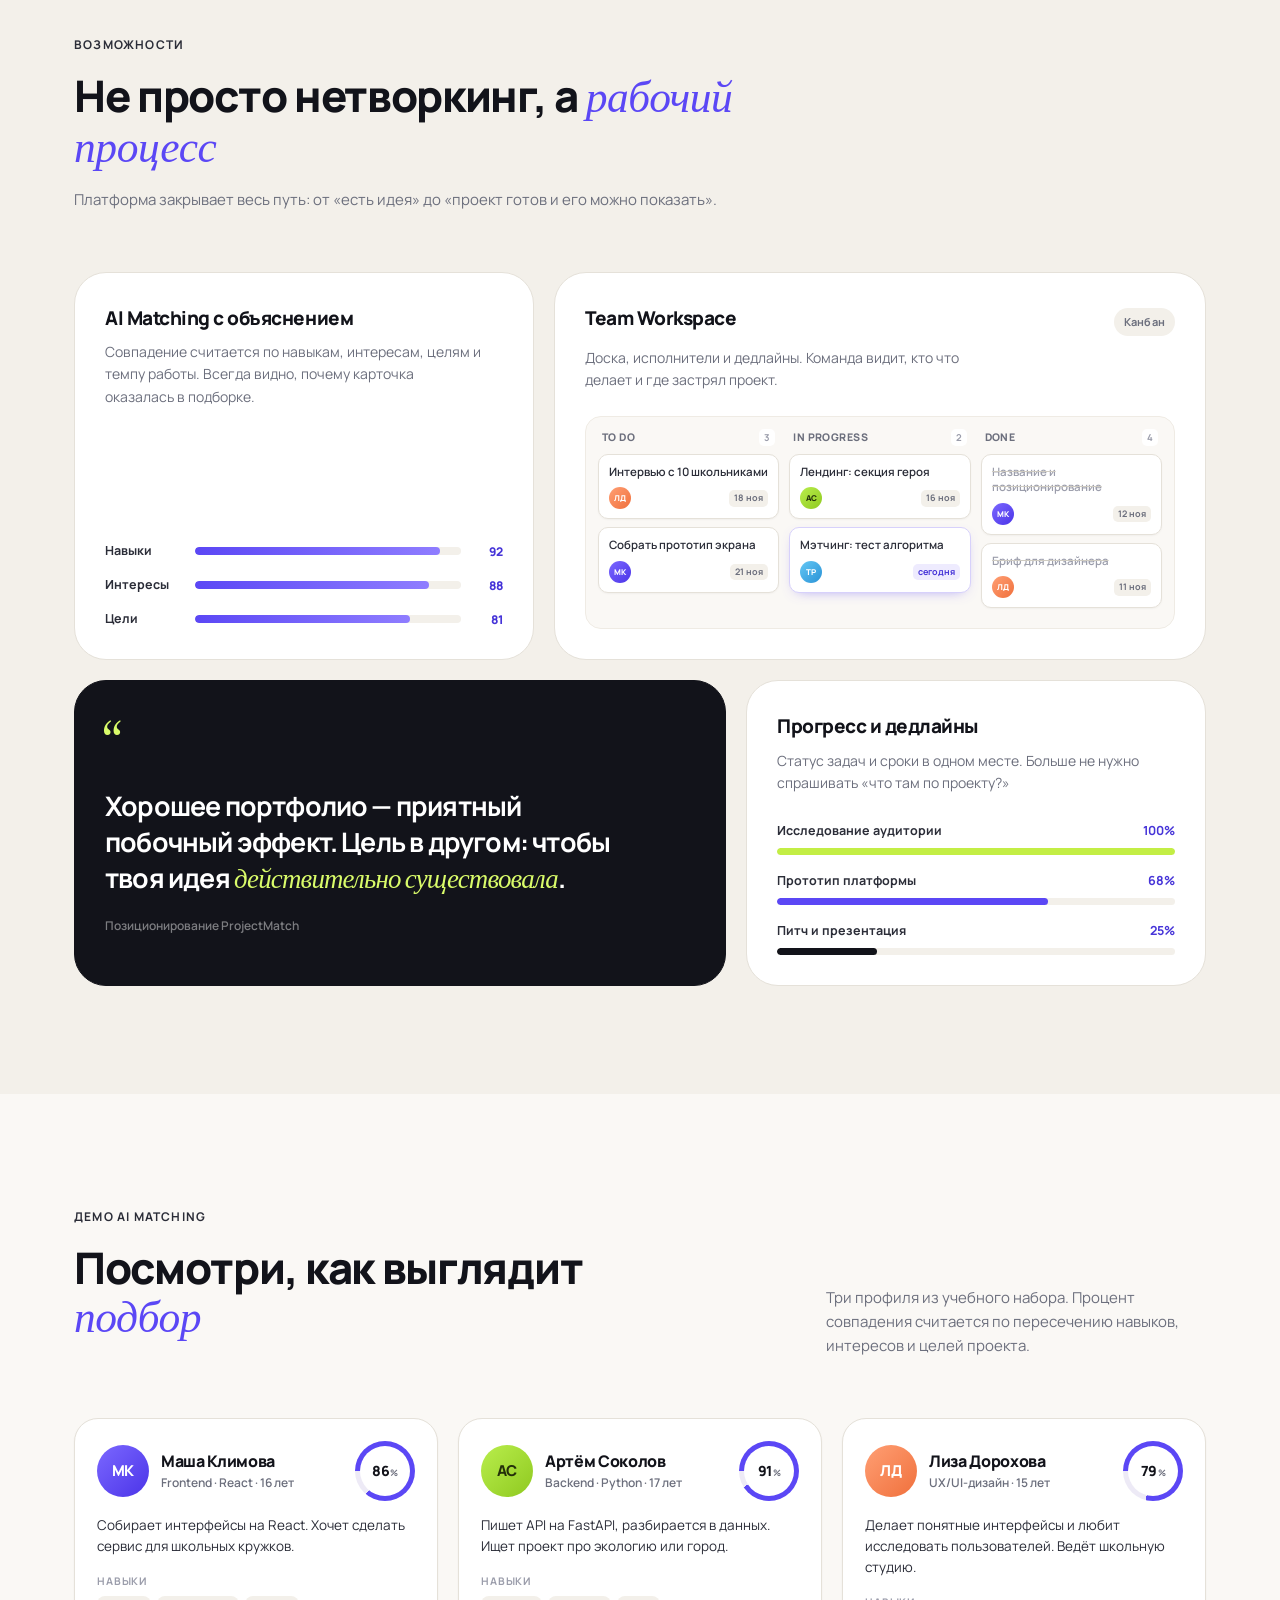
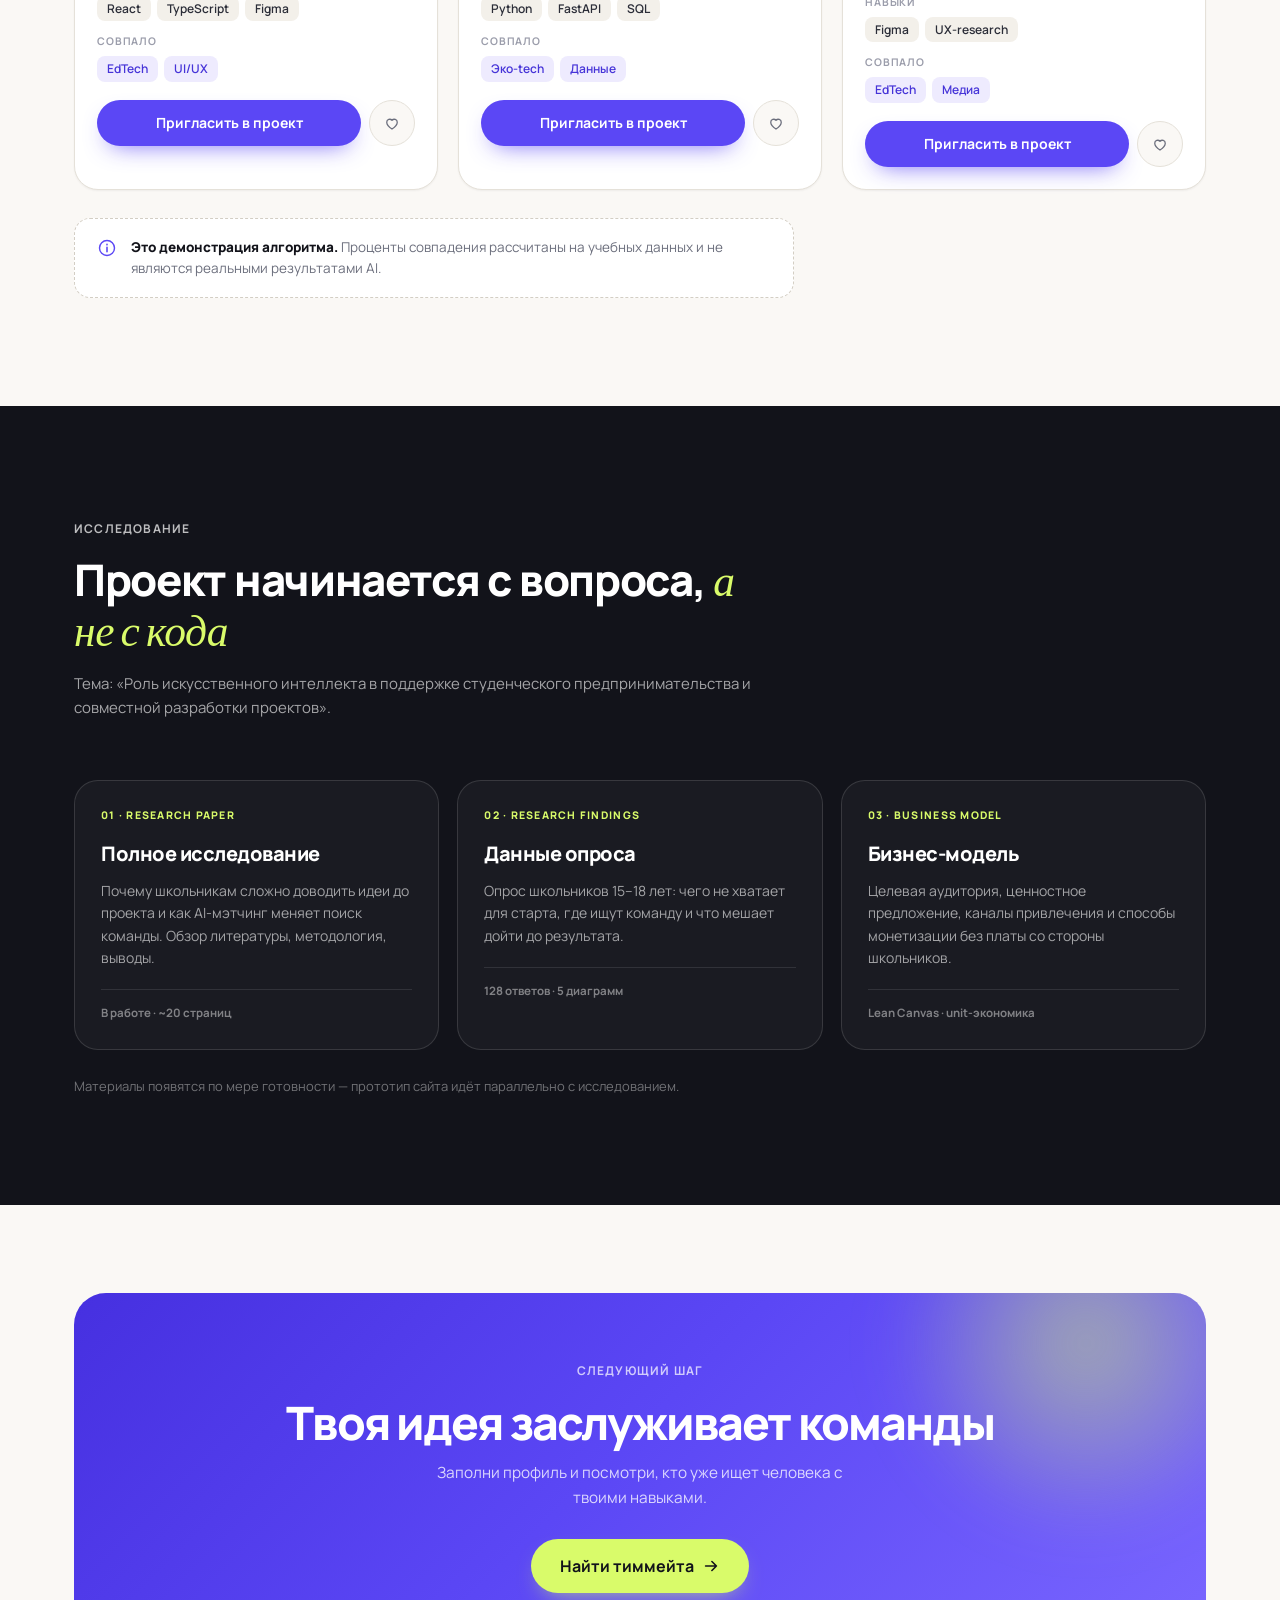
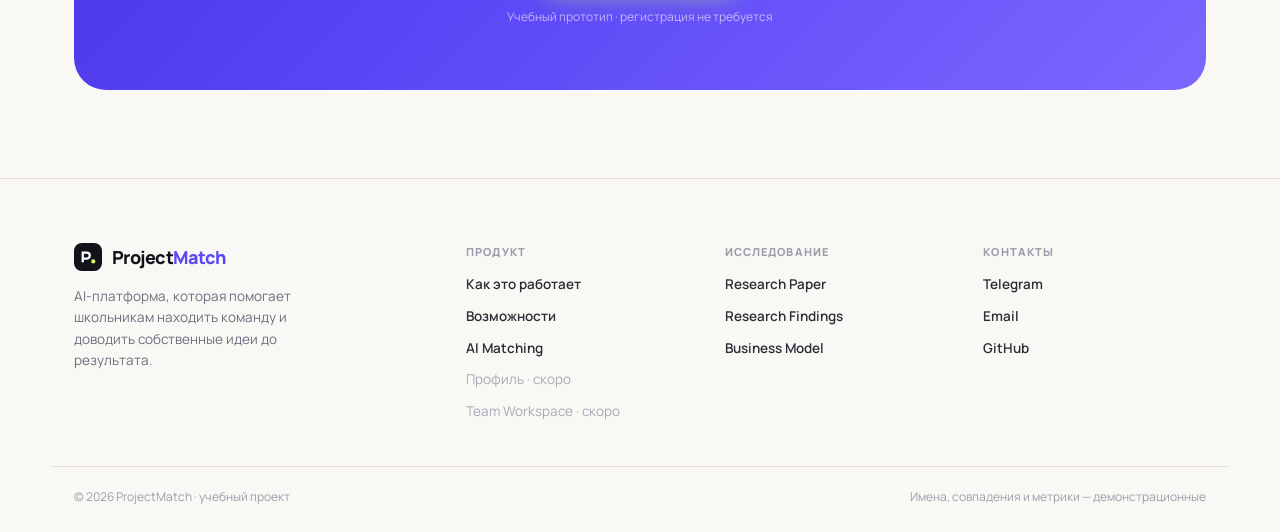
==== commit ec2101bf: "двуязычный сайт: русский и казахский, переключатель языков" ====
--- a/index.html
+++ b/index.html
@@ -3,13 +3,13 @@
 <head>
   <meta charset="UTF-8" />
   <meta name="viewport" content="width=device-width, initial-scale=1" />
-  <title>ProjectMatch — реализуй свои идеи с правильной командой</title>
-  <meta name="description" content="ProjectMatch — AI-платформа для школьников 15–18 лет: подбирает тиммейтов по навыкам, интересам и целям и даёт рабочее пространство, чтобы проект дошёл до финала." />
+  <title id="page-title">ProjectMatch — реализуй свои идеи с правильной командой</title>
+  <meta id="meta-description" name="description" content="ProjectMatch — AI-платформа для школьников 15–18 лет: подбирает тиммейтов по навыкам, интересам и целям и даёт рабочее пространство, чтобы проект дошёл до финала." />
   <meta name="theme-color" content="#faf8f5" />
 
   <!-- Open Graph (для превью в мессенджерах, когда прототип будут показывать) -->
-  <meta property="og:title" content="ProjectMatch — реализуй свои идеи с правильной командой" />
-  <meta property="og:description" content="AI-мэтчинг тиммейтов для школьников 15–18 лет. Профиль, идея, команда и канбан-доска проекта." />
+  <meta id="og-title" property="og:title" content="ProjectMatch — реализуй свои идеи с правильной командой" />
+  <meta id="og-description" property="og:description" content="AI-мэтчинг тиммейтов для школьников 15–18 лет. Профиль, идея, команда и канбан-доска проекта." />
   <meta property="og:type" content="website" />
 
   <!-- Favicon: инлайновый SVG, чтобы не тащить лишние файлы -->
@@ -25,12 +25,12 @@
   <script>document.documentElement.classList.add('js');</script>
 </head>
 <body>
-  <a class="skip-link" href="#main">Перейти к содержанию</a>
+  <a class="skip-link" href="#main" data-i18n="a11y.skip">Перейти к содержанию</a>
 
   <!-- ============ HEADER ============ -->
   <header class="header" id="header">
     <div class="container header__inner">
-      <a class="brand" href="#top" aria-label="ProjectMatch — на главную">
+      <a class="brand" href="#top" aria-label="ProjectMatch — на главную" data-i18n-aria-label="a11y.brand">
         <span class="brand__mark" aria-hidden="true">
           <svg viewBox="0 0 32 32" width="32" height="32">
             <rect width="32" height="32" rx="9" fill="currentColor" />
@@ -41,17 +41,21 @@
         <span class="brand__name">Project<span>Match</span></span>
       </a>
 
-      <nav class="nav" id="nav" aria-label="Основная навигация">
-        <a class="nav__link" href="#how">Как это работает</a>
-        <a class="nav__link" href="#features">Возможности</a>
-        <a class="nav__link" href="#match">AI Matching</a>
-        <a class="nav__link" href="#research">Исследование</a>
-        <a class="btn btn--primary btn--sm nav__cta" href="#match">Найти тиммейта</a>
+      <nav class="nav" id="nav" aria-label="Основная навигация" data-i18n-aria-label="a11y.nav">
+        <a class="nav__link" href="#how" data-i18n="nav.how">Как это работает</a>
+        <a class="nav__link" href="#features" data-i18n="nav.features">Возможности</a>
+        <a class="nav__link" href="#match" data-i18n="nav.match">AI Matching</a>
+        <a class="nav__link" href="#research" data-i18n="nav.research">Исследование</a>
+        <a class="btn btn--primary btn--sm nav__cta" href="#match" data-i18n="nav.cta">Найти тиммейта</a>
       </nav>
 
       <div class="header__actions">
-        <a class="btn btn--primary btn--sm header__cta" href="#match">Найти тиммейта</a>
-        <button class="burger" id="burger" type="button" aria-expanded="false" aria-controls="nav" aria-label="Открыть меню">
+        <div class="lang" role="group" aria-label="Язык интерфейса" data-i18n-aria-label="lang.label">
+          <button class="lang__btn is-active" type="button" data-lang="ru" aria-pressed="true" lang="ru">РУС</button>
+          <button class="lang__btn" type="button" data-lang="kk" aria-pressed="false" lang="kk">ҚАЗ</button>
+        </div>
+        <a class="btn btn--primary btn--sm header__cta" href="#match" data-i18n="nav.cta">Найти тиммейта</a>
+        <button class="burger" id="burger" type="button" aria-expanded="false" aria-controls="nav" aria-label="Открыть меню" data-i18n-aria-label="a11y.menu">
           <span></span><span></span>
         </button>
       </div>
@@ -68,32 +72,32 @@
         <div class="hero__copy reveal">
           <p class="eyebrow">
             <span class="eyebrow__dot" aria-hidden="true"></span>
-            AI-мэтчинг для школьников 15–18 лет
+            <span data-i18n="hero.eyebrow">AI-мэтчинг для школьников 15–18 лет</span>
           </p>
 
-          <h1 class="hero__title">
+          <h1 class="hero__title" data-i18n-html="hero.title">
             Реализуй свои идеи с <em>правильной</em> командой
           </h1>
 
-          <p class="hero__lead">
+          <p class="hero__lead" data-i18n="hero.lead">
             ProjectMatch подбирает тиммейтов по навыкам, интересам и целям — и даёт общее
             рабочее пространство, чтобы проект дошёл до финала, а не остался в заметках.
           </p>
 
           <div class="hero__actions">
             <a class="btn btn--primary btn--lg" href="#match">
-              Найти тиммейта
+              <span data-i18n="hero.ctaPrimary">Найти тиммейта</span>
               <svg viewBox="0 0 20 20" width="18" height="18" aria-hidden="true">
                 <path d="M4 10h12M11 5l5 5-5 5" fill="none" stroke="currentColor" stroke-width="1.8" stroke-linecap="round" stroke-linejoin="round" />
               </svg>
             </a>
-            <a class="btn btn--outline btn--lg" href="#how">Как это работает</a>
+            <a class="btn btn--outline btn--lg" href="#how" data-i18n="hero.ctaSecondary">Как это работает</a>
           </div>
 
           <ul class="hero__meta">
-            <li>Бесплатно для участников</li>
-            <li>Профиль за 2 минуты</li>
-            <li>Без олимпиад и портфолио</li>
+            <li data-i18n="hero.meta1">Бесплатно для участников</li>
+            <li data-i18n="hero.meta2">Профиль за 2 минуты</li>
+            <li data-i18n="hero.meta3">Без олимпиад и портфолио</li>
           </ul>
 
           <div class="hero__trust">
@@ -105,7 +109,8 @@
               <span class="avatar avatar--xs avatar--more">+96</span>
             </div>
             <p class="hero__trust-text">
-              <strong data-count="1240">1 240</strong> школьников уже ищут команду
+              <strong data-count="1240">1 240</strong>
+              <span data-i18n="hero.trustSuffix">школьников уже ищут команду</span>
             </p>
           </div>
         </div>
@@ -115,45 +120,49 @@
           <div class="stage">
             <p class="stage__tag">
               <span class="stage__tag-dot" aria-hidden="true"></span>
-              Демо AI Matching · учебные данные
+              <span data-i18n="hero.demoTag">Демо AI Matching · учебные данные</span>
             </p>
 
             <div class="stage__card">
               <article class="person person--hero">
                 <p class="person__context">
                   <span class="person__context-dot" aria-hidden="true"></span>
-                  Совпадение для проекта «Эко-мониторинг воздуха»
+                  <span data-i18n="hero.context">Совпадение для проекта «Эко-мониторинг воздуха»</span>
                 </p>
                 <div class="person__head">
                   <span class="avatar avatar--lg" data-tone="violet">МК</span>
                   <div class="person__id">
                     <h2 class="person__name">Маша Климова</h2>
-                    <p class="person__role">Frontend · React · 16 лет</p>
-                  </div>
-                  <div class="ring" data-p="86" style="--p: 0" role="img" aria-label="Совпадение 86 процентов">
+                    <p class="person__role" data-i18n="hero.role">Frontend · React · 16 лет</p>
+                  </div>
+                  <div class="ring" data-p="86" style="--p: 0" role="img" aria-label="Совпадение 86 процентов" data-i18n-aria-label="a11y.match86">
                     <span>86<small>%</small></span>
                   </div>
                 </div>
 
-                <p class="person__bio">
+                <p class="person__bio" data-i18n="hero.bio">
                   Собирает интерфейсы на React и хочет сделать сервис, который помогает
                   школьным кружкам находить участников.
                 </p>
 
                 <dl class="person__facts">
                   <div class="fact">
-                    <dt>Навыки</dt>
+                    <dt data-i18n="common.skills">Навыки</dt>
                     <dd class="tags"><span>React</span><span>TypeScript</span><span>Figma</span></dd>
                   </div>
                   <div class="fact">
-                    <dt>Совпало</dt>
-                    <dd class="tags tags--match"><span>EdTech</span><span>Нейросети</span><span>UI/UX</span></dd>
+                    <dt data-i18n="common.matched">Совпало</dt>
+                    <dd class="tags tags--match">
+                      <span>EdTech</span>
+                      <span data-i18n="tag.ai">Нейросети</span>
+                      <span>UI/UX</span>
+                    </dd>
                   </div>
                 </dl>
 
                 <div class="person__foot">
-                  <button class="btn btn--primary btn--block" type="button">Пригласить в проект</button>
-                  <button class="btn btn--icon" type="button" aria-label="Сохранить профиль в избранное">
+                  <button class="btn btn--primary btn--block" type="button" data-i18n="common.invite">Пригласить в проект</button>
+                  <button class="btn btn--icon" type="button" aria-label="Сохранить профиль в избранное" data-i18n-aria-label="a11y.saveProfile">
                     <svg viewBox="0 0 24 24" width="18" height="18" aria-hidden="true">
                       <path d="M12 20s-7-4.35-7-9a3.9 3.9 0 0 1 7-2.4A3.9 3.9 0 0 1 19 11c0 4.65-7 9-7 9Z" fill="none" stroke="currentColor" stroke-width="1.7" stroke-linejoin="round" />
                     </svg>
@@ -168,42 +177,42 @@
                   </svg>
                 </span>
                 <span class="toast__text">
-                  <strong>Команда собрана</strong>
-                  4 участника · проект стартовал
+                  <strong data-i18n="toast.title">Команда собрана</strong>
+                  <span data-i18n="toast.text">4 участника · проект стартовал</span>
                 </span>
               </div>
             </div>
 
-            <p class="stage__note">Пример демонстрации алгоритма, а не реальные результаты AI</p>
+            <p class="stage__note" data-i18n="hero.note">Пример демонстрации алгоритма, а не реальные результаты AI</p>
           </div>
         </div>
       </div>
     </section>
 
     <!-- ============ MARQUEE: направления проектов ============ -->
-    <section class="marquee" aria-label="Направления проектов на платформе">
+    <section class="marquee" aria-label="Направления проектов на платформе" data-i18n-aria-label="a11y.directions">
       <div class="marquee__track">
         <div class="marquee__group">
-          <span>Робототехника</span><i aria-hidden="true">✳</i>
-          <span>Эко-tech</span><i aria-hidden="true">✳</i>
-          <span>Нейросети</span><i aria-hidden="true">✳</i>
-          <span>Медиа и подкасты</span><i aria-hidden="true">✳</i>
-          <span>Продуктовый дизайн</span><i aria-hidden="true">✳</i>
-          <span>Урбанистика</span><i aria-hidden="true">✳</i>
-          <span>Игры</span><i aria-hidden="true">✳</i>
-          <span>Соцпроекты</span><i aria-hidden="true">✳</i>
-          <span>Био и медицина</span><i aria-hidden="true">✳</i>
+          <span data-i18n="dir.robotics">Робототехника</span><i aria-hidden="true">✳</i>
+          <span data-i18n="dir.eco">Эко-tech</span><i aria-hidden="true">✳</i>
+          <span data-i18n="dir.ai">Нейросети</span><i aria-hidden="true">✳</i>
+          <span data-i18n="dir.media">Медиа и подкасты</span><i aria-hidden="true">✳</i>
+          <span data-i18n="dir.design">Продуктовый дизайн</span><i aria-hidden="true">✳</i>
+          <span data-i18n="dir.city">Урбанистика</span><i aria-hidden="true">✳</i>
+          <span data-i18n="dir.games">Игры</span><i aria-hidden="true">✳</i>
+          <span data-i18n="dir.social">Соцпроекты</span><i aria-hidden="true">✳</i>
+          <span data-i18n="dir.bio">Био и медицина</span><i aria-hidden="true">✳</i>
         </div>
         <div class="marquee__group" aria-hidden="true">
-          <span>Робототехника</span><i>✳</i>
-          <span>Эко-tech</span><i>✳</i>
-          <span>Нейросети</span><i>✳</i>
-          <span>Медиа и подкасты</span><i>✳</i>
-          <span>Продуктовый дизайн</span><i>✳</i>
-          <span>Урбанистика</span><i>✳</i>
-          <span>Игры</span><i>✳</i>
-          <span>Соцпроекты</span><i>✳</i>
-          <span>Био и медицина</span><i>✳</i>
+          <span data-i18n="dir.robotics">Робототехника</span><i>✳</i>
+          <span data-i18n="dir.eco">Эко-tech</span><i>✳</i>
+          <span data-i18n="dir.ai">Нейросети</span><i>✳</i>
+          <span data-i18n="dir.media">Медиа и подкасты</span><i>✳</i>
+          <span data-i18n="dir.design">Продуктовый дизайн</span><i>✳</i>
+          <span data-i18n="dir.city">Урбанистика</span><i>✳</i>
+          <span data-i18n="dir.games">Игры</span><i>✳</i>
+          <span data-i18n="dir.social">Соцпроекты</span><i>✳</i>
+          <span data-i18n="dir.bio">Био и медицина</span><i>✳</i>
         </div>
       </div>
     </section>
@@ -212,9 +221,11 @@
     <section class="section" id="how">
       <div class="container">
         <header class="section__head reveal">
-          <p class="eyebrow">Как это работает</p>
-          <h2 class="section__title">От идеи до команды — <em>три шага</em></h2>
-          <p class="section__lead">
+          <p class="eyebrow" data-i18n="how.eyebrow">Как это работает</p>
+          <h2 class="section__title" data-i18n-html="how.title">
+            От идеи до команды — <em>три шага</em>
+          </h2>
+          <p class="section__lead" data-i18n="how.lead">
             Без бесконечных чатов и сообщений «есть кто-нибудь, кто умеет в код?»
           </p>
         </header>
@@ -228,8 +239,8 @@
                 <path d="M4.5 20c1.2-3.6 4-5.4 7.5-5.4S18.3 16.4 19.5 20" fill="none" stroke="currentColor" stroke-width="1.7" stroke-linecap="round" />
               </svg>
             </span>
-            <h3 class="step__title">Создай профиль</h3>
-            <p class="step__text">
+            <h3 class="step__title" data-i18n="how.step1.title">Создай профиль</h3>
+            <p class="step__text" data-i18n="how.step1.text">
               Навыки, интересы, формат работы и цели. Две минуты — и тебя уже можно найти.
             </p>
           </li>
@@ -242,8 +253,8 @@
                 <path d="M13 6.8l4.2 4.2" fill="none" stroke="currentColor" stroke-width="1.7" />
               </svg>
             </span>
-            <h3 class="step__title">Опиши идею</h3>
-            <p class="step__text">
+            <h3 class="step__title" data-i18n="how.step2.title">Опиши идею</h3>
+            <p class="step__text" data-i18n="how.step2.text">
               Что хочешь сделать и кто нужен в команду: разработчик, дизайнер, исследователь.
             </p>
           </li>
@@ -256,14 +267,14 @@
                 <path d="M18.5 16.5l.8 2.2 2.2.8-2.2.8-.8 2.2-.8-2.2-2.2-.8 2.2-.8.8-2.2Z" fill="currentColor" />
               </svg>
             </span>
-            <h3 class="step__title">AI подберёт команду</h3>
-            <p class="step__text">
+            <h3 class="step__title" data-i18n="how.step3.title">AI подберёт команду</h3>
+            <p class="step__text" data-i18n="how.step3.text">
               Алгоритм сравнит навыки, интересы и цели — и покажет, почему вы подходите друг другу.
             </p>
           </li>
         </ol>
 
-        <p class="steps__note reveal">
+        <p class="steps__note reveal" data-i18n="how.note">
           Дальше команда получает рабочее пространство с задачами, исполнителями и дедлайнами.
         </p>
       </div>
@@ -273,9 +284,11 @@
     <section class="section section--tint" id="features">
       <div class="container">
         <header class="section__head reveal">
-          <p class="eyebrow">Возможности</p>
-          <h2 class="section__title">Не просто нетворкинг, а <em>рабочий процесс</em></h2>
-          <p class="section__lead">
+          <p class="eyebrow" data-i18n="features.eyebrow">Возможности</p>
+          <h2 class="section__title" data-i18n-html="features.title">
+            Не просто нетворкинг, а <em>рабочий процесс</em>
+          </h2>
+          <p class="section__lead" data-i18n="features.lead">
             Платформа закрывает весь путь: от «есть идея» до «проект готов и его можно показать».
           </p>
         </header>
@@ -283,25 +296,25 @@
         <div class="bento">
           <!-- 1. AI Matching -->
           <article class="card card--match reveal">
-            <h3 class="card__title">AI Matching с объяснением</h3>
-            <p class="card__text">
+            <h3 class="card__title" data-i18n="features.match.title">AI Matching с объяснением</h3>
+            <p class="card__text" data-i18n="features.match.text">
               Совпадение считается по навыкам, интересам, целям и темпу работы.
               Всегда видно, почему карточка оказалась в подборке.
             </p>
 
             <div class="bars" aria-hidden="true">
               <div class="bar">
-                <span class="bar__label">Навыки</span>
+                <span class="bar__label" data-i18n="bar.skills">Навыки</span>
                 <span class="bar__track"><span class="bar__fill" style="--w: 92%"></span></span>
                 <span class="bar__value">92</span>
               </div>
               <div class="bar">
-                <span class="bar__label">Интересы</span>
+                <span class="bar__label" data-i18n="bar.interests">Интересы</span>
                 <span class="bar__track"><span class="bar__fill" style="--w: 88%"></span></span>
                 <span class="bar__value">88</span>
               </div>
               <div class="bar">
-                <span class="bar__label">Цели</span>
+                <span class="bar__label" data-i18n="bar.goals">Цели</span>
                 <span class="bar__track"><span class="bar__fill" style="--w: 81%"></span></span>
                 <span class="bar__value">81</span>
               </div>
@@ -312,63 +325,63 @@
           <article class="card card--kanban reveal" data-delay="1">
             <div class="card__top">
               <h3 class="card__title">Team Workspace</h3>
-              <span class="pill pill--soft">Канбан</span>
-            </div>
-            <p class="card__text">
+              <span class="pill pill--soft" data-i18n="features.kanban.pill">Канбан</span>
+            </div>
+            <p class="card__text" data-i18n="features.kanban.text">
               Доска, исполнители и дедлайны. Команда видит, кто что делает и где застрял проект.
             </p>
 
             <div class="kanban" aria-hidden="true">
               <div class="kanban__col">
-                <p class="kanban__title">To Do <span>3</span></p>
+                <p class="kanban__title"><span data-i18n="kanban.todo">To Do</span> <b class="kanban__count">3</b></p>
                 <div class="task">
-                  <p>Интервью с 10 школьниками</p>
+                  <p data-i18n="kanban.t1">Интервью с 10 школьниками</p>
                   <div class="task__foot">
                     <span class="avatar avatar--xxs" data-tone="coral">ЛД</span>
-                    <span class="task__date">18 ноя</span>
+                    <span class="task__date" data-i18n="date.nov18">18 ноя</span>
                   </div>
                 </div>
                 <div class="task">
-                  <p>Собрать прототип экрана</p>
+                  <p data-i18n="kanban.t2">Собрать прототип экрана</p>
                   <div class="task__foot">
                     <span class="avatar avatar--xxs" data-tone="violet">МК</span>
-                    <span class="task__date">21 ноя</span>
+                    <span class="task__date" data-i18n="date.nov21">21 ноя</span>
                   </div>
                 </div>
               </div>
 
               <div class="kanban__col">
-                <p class="kanban__title">In Progress <span>2</span></p>
+                <p class="kanban__title"><span data-i18n="kanban.progress">In Progress</span> <b class="kanban__count">2</b></p>
                 <div class="task">
-                  <p>Лендинг: секция героя</p>
+                  <p data-i18n="kanban.t3">Лендинг: секция героя</p>
                   <div class="task__foot">
                     <span class="avatar avatar--xxs" data-tone="lime">АС</span>
-                    <span class="task__date">16 ноя</span>
+                    <span class="task__date" data-i18n="date.nov16">16 ноя</span>
                   </div>
                 </div>
                 <div class="task task--accent">
-                  <p>Мэтчинг: тест алгоритма</p>
+                  <p data-i18n="kanban.t4">Мэтчинг: тест алгоритма</p>
                   <div class="task__foot">
                     <span class="avatar avatar--xxs" data-tone="sky">ТР</span>
-                    <span class="task__date">сегодня</span>
+                    <span class="task__date" data-i18n="date.today">сегодня</span>
                   </div>
                 </div>
               </div>
 
               <div class="kanban__col">
-                <p class="kanban__title">Done <span>4</span></p>
+                <p class="kanban__title"><span data-i18n="kanban.done">Done</span> <b class="kanban__count">4</b></p>
                 <div class="task task--done">
-                  <p>Название и позиционирование</p>
+                  <p data-i18n="kanban.t5">Название и позиционирование</p>
                   <div class="task__foot">
                     <span class="avatar avatar--xxs" data-tone="violet">МК</span>
-                    <span class="task__date">12 ноя</span>
+                    <span class="task__date" data-i18n="date.nov12">12 ноя</span>
                   </div>
                 </div>
                 <div class="task task--done">
-                  <p>Бриф для дизайнера</p>
+                  <p data-i18n="kanban.t6">Бриф для дизайнера</p>
                   <div class="task__foot">
                     <span class="avatar avatar--xxs" data-tone="coral">ЛД</span>
-                    <span class="task__date">11 ноя</span>
+                    <span class="task__date" data-i18n="date.nov11">11 ноя</span>
                   </div>
                 </div>
               </div>
@@ -378,36 +391,36 @@
           <!-- 3. Философия продукта -->
           <article class="card card--quote reveal">
             <span class="quote-mark" aria-hidden="true">“</span>
-            <blockquote class="card__quote">
+            <blockquote class="card__quote" data-i18n-html="features.quote">
               Хорошее портфолио — приятный побочный эффект. Цель в другом:
               чтобы твоя идея <em>действительно существовала</em>.
             </blockquote>
-            <p class="card__sign">Позиционирование ProjectMatch</p>
+            <p class="card__sign" data-i18n="features.quoteSign">Позиционирование ProjectMatch</p>
           </article>
 
           <!-- 4. Прогресс -->
           <article class="card card--progress reveal" data-delay="1">
-            <h3 class="card__title">Прогресс и дедлайны</h3>
-            <p class="card__text">
+            <h3 class="card__title" data-i18n="features.progress.title">Прогресс и дедлайны</h3>
+            <p class="card__text" data-i18n="features.progress.text">
               Статус задач и сроки в одном месте. Больше не нужно спрашивать «что там по проекту?»
             </p>
 
             <div class="progress-list" aria-hidden="true">
               <div class="progress">
                 <div class="progress__row">
-                  <span>Исследование аудитории</span><span>100%</span>
+                  <span data-i18n="progress.p1">Исследование аудитории</span><span>100%</span>
                 </div>
                 <span class="progress__track"><span class="progress__fill" style="--w: 100%"></span></span>
               </div>
               <div class="progress">
                 <div class="progress__row">
-                  <span>Прототип платформы</span><span>68%</span>
+                  <span data-i18n="progress.p2">Прототип платформы</span><span>68%</span>
                 </div>
                 <span class="progress__track"><span class="progress__fill" style="--w: 68%"></span></span>
               </div>
               <div class="progress">
                 <div class="progress__row">
-                  <span>Питч и презентация</span><span>25%</span>
+                  <span data-i18n="progress.p3">Питч и презентация</span><span>25%</span>
                 </div>
                 <span class="progress__track"><span class="progress__fill" style="--w: 25%"></span></span>
               </div>
@@ -422,10 +435,10 @@
       <div class="container">
         <header class="section__head section__head--split reveal">
           <div>
-            <p class="eyebrow">Демо AI Matching</p>
-            <h2 class="section__title">Посмотри, как выглядит <em>подбор</em></h2>
+            <p class="eyebrow" data-i18n="demo.eyebrow">Демо AI Matching</p>
+            <h2 class="section__title" data-i18n-html="demo.title">Посмотри, как выглядит <em>подбор</em></h2>
           </div>
-          <p class="section__lead">
+          <p class="section__lead" data-i18n="demo.lead">
             Три профиля из учебного набора. Процент совпадения считается по пересечению
             навыков, интересов и целей проекта.
           </p>
@@ -437,28 +450,28 @@
               <span class="avatar avatar--lg" data-tone="violet">МК</span>
               <div class="person__id">
                 <h3 class="person__name">Маша Климова</h3>
-                <p class="person__role">Frontend · React · 16 лет</p>
-              </div>
-              <div class="ring" data-p="86" style="--p: 0" role="img" aria-label="Совпадение 86 процентов">
+                <p class="person__role" data-i18n="demo.p1.role">Frontend · React · 16 лет</p>
+              </div>
+              <div class="ring" data-p="86" style="--p: 0" role="img" aria-label="Совпадение 86 процентов" data-i18n-aria-label="a11y.match86">
                 <span>86<small>%</small></span>
               </div>
             </div>
-            <p class="person__bio">
+            <p class="person__bio" data-i18n="demo.p1.bio">
               Собирает интерфейсы на React. Хочет сделать сервис для школьных кружков.
             </p>
             <dl class="person__facts">
               <div class="fact">
-                <dt>Навыки</dt>
+                <dt data-i18n="common.skills">Навыки</dt>
                 <dd class="tags"><span>React</span><span>TypeScript</span><span>Figma</span></dd>
               </div>
               <div class="fact">
-                <dt>Совпало</dt>
+                <dt data-i18n="common.matched">Совпало</dt>
                 <dd class="tags tags--match"><span>EdTech</span><span>UI/UX</span></dd>
               </div>
             </dl>
             <div class="person__foot">
-              <button class="btn btn--primary btn--block" type="button">Пригласить в проект</button>
-              <button class="btn btn--icon" type="button" aria-label="Сохранить профиль в избранное">
+              <button class="btn btn--primary btn--block" type="button" data-i18n="common.invite">Пригласить в проект</button>
+              <button class="btn btn--icon" type="button" aria-label="Сохранить профиль в избранное" data-i18n-aria-label="a11y.saveProfile">
                 <svg viewBox="0 0 24 24" width="18" height="18" aria-hidden="true">
                   <path d="M12 20s-7-4.35-7-9a3.9 3.9 0 0 1 7-2.4A3.9 3.9 0 0 1 19 11c0 4.65-7 9-7 9Z" fill="none" stroke="currentColor" stroke-width="1.7" stroke-linejoin="round" />
                 </svg>
@@ -471,28 +484,31 @@
               <span class="avatar avatar--lg" data-tone="lime">АС</span>
               <div class="person__id">
                 <h3 class="person__name">Артём Соколов</h3>
-                <p class="person__role">Backend · Python · 17 лет</p>
-              </div>
-              <div class="ring" data-p="91" style="--p: 0" role="img" aria-label="Совпадение 91 процент">
+                <p class="person__role" data-i18n="demo.p2.role">Backend · Python · 17 лет</p>
+              </div>
+              <div class="ring" data-p="91" style="--p: 0" role="img" aria-label="Совпадение 91 процент" data-i18n-aria-label="a11y.match91">
                 <span>91<small>%</small></span>
               </div>
             </div>
-            <p class="person__bio">
+            <p class="person__bio" data-i18n="demo.p2.bio">
               Пишет API на FastAPI, разбирается в данных. Ищет проект про экологию или город.
             </p>
             <dl class="person__facts">
               <div class="fact">
-                <dt>Навыки</dt>
+                <dt data-i18n="common.skills">Навыки</dt>
                 <dd class="tags"><span>Python</span><span>FastAPI</span><span>SQL</span></dd>
               </div>
               <div class="fact">
-                <dt>Совпало</dt>
-                <dd class="tags tags--match"><span>Эко-tech</span><span>Данные</span></dd>
+                <dt data-i18n="common.matched">Совпало</dt>
+                <dd class="tags tags--match">
+                  <span data-i18n="tag.eco">Эко-tech</span>
+                  <span data-i18n="tag.data">Данные</span>
+                </dd>
               </div>
             </dl>
             <div class="person__foot">
-              <button class="btn btn--primary btn--block" type="button">Пригласить в проект</button>
-              <button class="btn btn--icon" type="button" aria-label="Сохранить профиль в избранное">
+              <button class="btn btn--primary btn--block" type="button" data-i18n="common.invite">Пригласить в проект</button>
+              <button class="btn btn--icon" type="button" aria-label="Сохранить профиль в избранное" data-i18n-aria-label="a11y.saveProfile">
                 <svg viewBox="0 0 24 24" width="18" height="18" aria-hidden="true">
                   <path d="M12 20s-7-4.35-7-9a3.9 3.9 0 0 1 7-2.4A3.9 3.9 0 0 1 19 11c0 4.65-7 9-7 9Z" fill="none" stroke="currentColor" stroke-width="1.7" stroke-linejoin="round" />
                 </svg>
@@ -505,28 +521,31 @@
               <span class="avatar avatar--lg" data-tone="coral">ЛД</span>
               <div class="person__id">
                 <h3 class="person__name">Лиза Дорохова</h3>
-                <p class="person__role">UX/UI-дизайн · 15 лет</p>
-              </div>
-              <div class="ring" data-p="79" style="--p: 0" role="img" aria-label="Совпадение 79 процентов">
+                <p class="person__role" data-i18n="demo.p3.role">UX/UI-дизайн · 15 лет</p>
+              </div>
+              <div class="ring" data-p="79" style="--p: 0" role="img" aria-label="Совпадение 79 процентов" data-i18n-aria-label="a11y.match79">
                 <span>79<small>%</small></span>
               </div>
             </div>
-            <p class="person__bio">
+            <p class="person__bio" data-i18n="demo.p3.bio">
               Делает понятные интерфейсы и любит исследовать пользователей. Ведёт школьную студию.
             </p>
             <dl class="person__facts">
               <div class="fact">
-                <dt>Навыки</dt>
+                <dt data-i18n="common.skills">Навыки</dt>
                 <dd class="tags"><span>Figma</span><span>UX-research</span></dd>
               </div>
               <div class="fact">
-                <dt>Совпало</dt>
-                <dd class="tags tags--match"><span>EdTech</span><span>Медиа</span></dd>
+                <dt data-i18n="common.matched">Совпало</dt>
+                <dd class="tags tags--match">
+                  <span>EdTech</span>
+                  <span data-i18n="tag.media">Медиа</span>
+                </dd>
               </div>
             </dl>
             <div class="person__foot">
-              <button class="btn btn--primary btn--block" type="button">Пригласить в проект</button>
-              <button class="btn btn--icon" type="button" aria-label="Сохранить профиль в избранное">
+              <button class="btn btn--primary btn--block" type="button" data-i18n="common.invite">Пригласить в проект</button>
+              <button class="btn btn--icon" type="button" aria-label="Сохранить профиль в избранное" data-i18n-aria-label="a11y.saveProfile">
                 <svg viewBox="0 0 24 24" width="18" height="18" aria-hidden="true">
                   <path d="M12 20s-7-4.35-7-9a3.9 3.9 0 0 1 7-2.4A3.9 3.9 0 0 1 19 11c0 4.65-7 9-7 9Z" fill="none" stroke="currentColor" stroke-width="1.7" stroke-linejoin="round" />
                 </svg>
@@ -542,7 +561,7 @@
               <path d="M12 11v5.5M12 7.6v.6" stroke="currentColor" stroke-width="1.9" stroke-linecap="round" />
             </svg>
           </span>
-          <p>
+          <p data-i18n-html="demo.notice">
             <strong>Это демонстрация алгоритма.</strong> Проценты совпадения рассчитаны
             на учебных данных и не являются реальными результатами AI.
           </p>
@@ -554,9 +573,11 @@
     <section class="section section--dark" id="research">
       <div class="container">
         <header class="section__head reveal">
-          <p class="eyebrow eyebrow--light">Исследование</p>
-          <h2 class="section__title">Проект начинается с вопроса, <em>а не с кода</em></h2>
-          <p class="section__lead">
+          <p class="eyebrow eyebrow--light" data-i18n="research.eyebrow">Исследование</p>
+          <h2 class="section__title" data-i18n-html="research.title">
+            Проект начинается с вопроса, <em>а не с кода</em>
+          </h2>
+          <p class="section__lead" data-i18n="research.lead">
             Тема: «Роль искусственного интеллекта в поддержке студенческого предпринимательства
             и совместной разработки проектов».
           </p>
@@ -565,36 +586,36 @@
         <div class="research-grid">
           <article class="research reveal">
             <p class="research__kicker">01 · Research Paper</p>
-            <h3 class="research__title">Полное исследование</h3>
-            <p class="research__text">
+            <h3 class="research__title" data-i18n="research.r1.title">Полное исследование</h3>
+            <p class="research__text" data-i18n="research.r1.text">
               Почему школьникам сложно доводить идеи до проекта и как AI-мэтчинг меняет
               поиск команды. Обзор литературы, методология, выводы.
             </p>
-            <p class="research__meta">В работе · ~20 страниц</p>
+            <p class="research__meta" data-i18n="research.r1.meta">В работе · ~20 страниц</p>
           </article>
 
           <article class="research reveal" data-delay="1">
             <p class="research__kicker">02 · Research Findings</p>
-            <h3 class="research__title">Данные опроса</h3>
-            <p class="research__text">
+            <h3 class="research__title" data-i18n="research.r2.title">Данные опроса</h3>
+            <p class="research__text" data-i18n="research.r2.text">
               Опрос школьников 15–18 лет: чего не хватает для старта, где ищут команду
               и что мешает дойти до результата.
             </p>
-            <p class="research__meta">128 ответов · 5 диаграмм</p>
+            <p class="research__meta" data-i18n="research.r2.meta">128 ответов · 5 диаграмм</p>
           </article>
 
           <article class="research reveal" data-delay="2">
             <p class="research__kicker">03 · Business Model</p>
-            <h3 class="research__title">Бизнес-модель</h3>
-            <p class="research__text">
+            <h3 class="research__title" data-i18n="research.r3.title">Бизнес-модель</h3>
+            <p class="research__text" data-i18n="research.r3.text">
               Целевая аудитория, ценностное предложение, каналы привлечения и способы
               монетизации без платы со стороны школьников.
             </p>
-            <p class="research__meta">Lean Canvas · unit-экономика</p>
-          </article>
-        </div>
-
-        <p class="research__note reveal">
+            <p class="research__meta" data-i18n="research.r3.meta">Lean Canvas · unit-экономика</p>
+          </article>
+        </div>
+
+        <p class="research__note reveal" data-i18n="research.note">
           Материалы появятся по мере готовности — прототип сайта идёт параллельно с исследованием.
         </p>
       </div>
@@ -605,19 +626,19 @@
       <div class="container">
         <div class="cta__card reveal">
           <div class="cta__glow" aria-hidden="true"></div>
-          <p class="eyebrow eyebrow--light">Следующий шаг</p>
-          <h2 class="cta__title">Твоя идея заслуживает команды</h2>
-          <p class="cta__text">
+          <p class="eyebrow eyebrow--light" data-i18n="cta.eyebrow">Следующий шаг</p>
+          <h2 class="cta__title" data-i18n="cta.title">Твоя идея заслуживает команды</h2>
+          <p class="cta__text" data-i18n="cta.text">
             Заполни профиль и посмотри, кто уже ищет человека с твоими навыками.
           </p>
           <div class="cta__actions">
             <a class="btn btn--lime btn--lg" href="#match">
-              Найти тиммейта
+              <span data-i18n="hero.ctaPrimary">Найти тиммейта</span>
               <svg viewBox="0 0 20 20" width="18" height="18" aria-hidden="true">
                 <path d="M4 10h12M11 5l5 5-5 5" fill="none" stroke="currentColor" stroke-width="1.8" stroke-linecap="round" stroke-linejoin="round" />
               </svg>
             </a>
-            <span class="cta__hint">Учебный прототип · регистрация не требуется</span>
+            <span class="cta__hint" data-i18n="cta.hint">Учебный прототип · регистрация не требуется</span>
           </div>
         </div>
       </div>
@@ -638,30 +659,30 @@
           </span>
           <span class="brand__name">Project<span>Match</span></span>
         </a>
-        <p class="footer__tagline">
+        <p class="footer__tagline" data-i18n="footer.tagline">
           AI-платформа, которая помогает школьникам находить команду
           и доводить собственные идеи до результата.
         </p>
       </div>
 
-      <nav class="footer__col" aria-label="Продукт">
-        <h4>Продукт</h4>
-        <a href="#how">Как это работает</a>
-        <a href="#features">Возможности</a>
-        <a href="#match">AI Matching</a>
-        <span class="footer__soon">Профиль · скоро</span>
-        <span class="footer__soon">Team Workspace · скоро</span>
+      <nav class="footer__col" aria-label="Продукт" data-i18n-aria-label="footer.product">
+        <h4 data-i18n="footer.product">Продукт</h4>
+        <a href="#how" data-i18n="nav.how">Как это работает</a>
+        <a href="#features" data-i18n="nav.features">Возможности</a>
+        <a href="#match" data-i18n="nav.match">AI Matching</a>
+        <span class="footer__soon" data-i18n="footer.soonProfile">Профиль · скоро</span>
+        <span class="footer__soon" data-i18n="footer.soonWorkspace">Team Workspace · скоро</span>
       </nav>
 
-      <nav class="footer__col" aria-label="Исследование">
-        <h4>Исследование</h4>
+      <nav class="footer__col" aria-label="Исследование" data-i18n-aria-label="footer.research">
+        <h4 data-i18n="footer.research">Исследование</h4>
         <a href="#research">Research Paper</a>
         <a href="#research">Research Findings</a>
         <a href="#research">Business Model</a>
       </nav>
 
-      <nav class="footer__col" aria-label="Контакты">
-        <h4>Контакты</h4>
+      <nav class="footer__col" aria-label="Контакты" data-i18n-aria-label="footer.contacts">
+        <h4 data-i18n="footer.contacts">Контакты</h4>
         <a href="#research">Telegram</a>
         <a href="#research">Email</a>
         <a href="#research">GitHub</a>
@@ -669,11 +690,12 @@
     </div>
 
     <div class="container footer__bottom">
-      <p>© <span id="year">2026</span> ProjectMatch · учебный проект</p>
-      <p>Имена, совпадения и метрики — демонстрационные</p>
+      <p>© <span id="year">2026</span> ProjectMatch · <span data-i18n="footer.edu">учебный проект</span></p>
+      <p data-i18n="footer.disclaimer">Имена, совпадения и метрики — демонстрационные</p>
     </div>
   </footer>
 
+  <script src="assets/js/i18n.js"></script>
   <script src="assets/js/main.js"></script>
 </body>
 </html>
--- a/assets/css/styles.css
+++ b/assets/css/styles.css
@@ -313,6 +313,36 @@
 
 .header__actions { display: flex; align-items: center; gap: 10px; }
 
+/* Переключатель языка: маленький сегментированный контрол */
+.lang {
+  display: inline-flex;
+  align-items: center;
+  gap: 2px;
+  flex: none;
+  padding: 3px;
+  border: 1px solid var(--line);
+  border-radius: 999px;
+  background: #fff;
+}
+.lang__btn {
+  border: 0;
+  background: transparent;
+  border-radius: 999px;
+  padding: 6px 9px;
+  font-family: inherit;
+  font-size: 10.5px;
+  font-weight: 800;
+  letter-spacing: 0.04em;
+  color: var(--muted);
+  line-height: 1;
+  cursor: pointer;
+  transition: color 0.2s, background 0.2s;
+}
+.lang__btn:hover { color: var(--ink); }
+.lang__btn.is-active { background: var(--ink); color: #fff; }
+.lang__btn.is-active:hover { color: #fff; }
+.lang__btn:focus-visible { outline: 2px solid var(--indigo); outline-offset: 2px; }
+
 .burger {
   display: none;
   width: 42px;
@@ -717,6 +747,9 @@
   gap: 12px;
 }
 .bar__label { font-size: 12.5px; font-weight: 700; color: var(--ink-soft); }
+/* Казахские подписи длиннее — даём колонке больше места, чтобы не наезжать на шкалу */
+html[lang="kk"] .bar { grid-template-columns: 112px 1fr 30px; gap: 10px; }
+html[lang="kk"] .bar__label { font-size: 12px; letter-spacing: -0.01em; }
 .bar__track {
   height: 8px;
   border-radius: 999px;
@@ -756,8 +789,9 @@
   color: var(--muted);
   padding: 0 4px 8px;
 }
-.kanban__title span {
+.kanban__count {
   font-size: 9.5px;
+  font-weight: 700;
   background: #fff;
   border-radius: 5px;
   padding: 1px 5px;
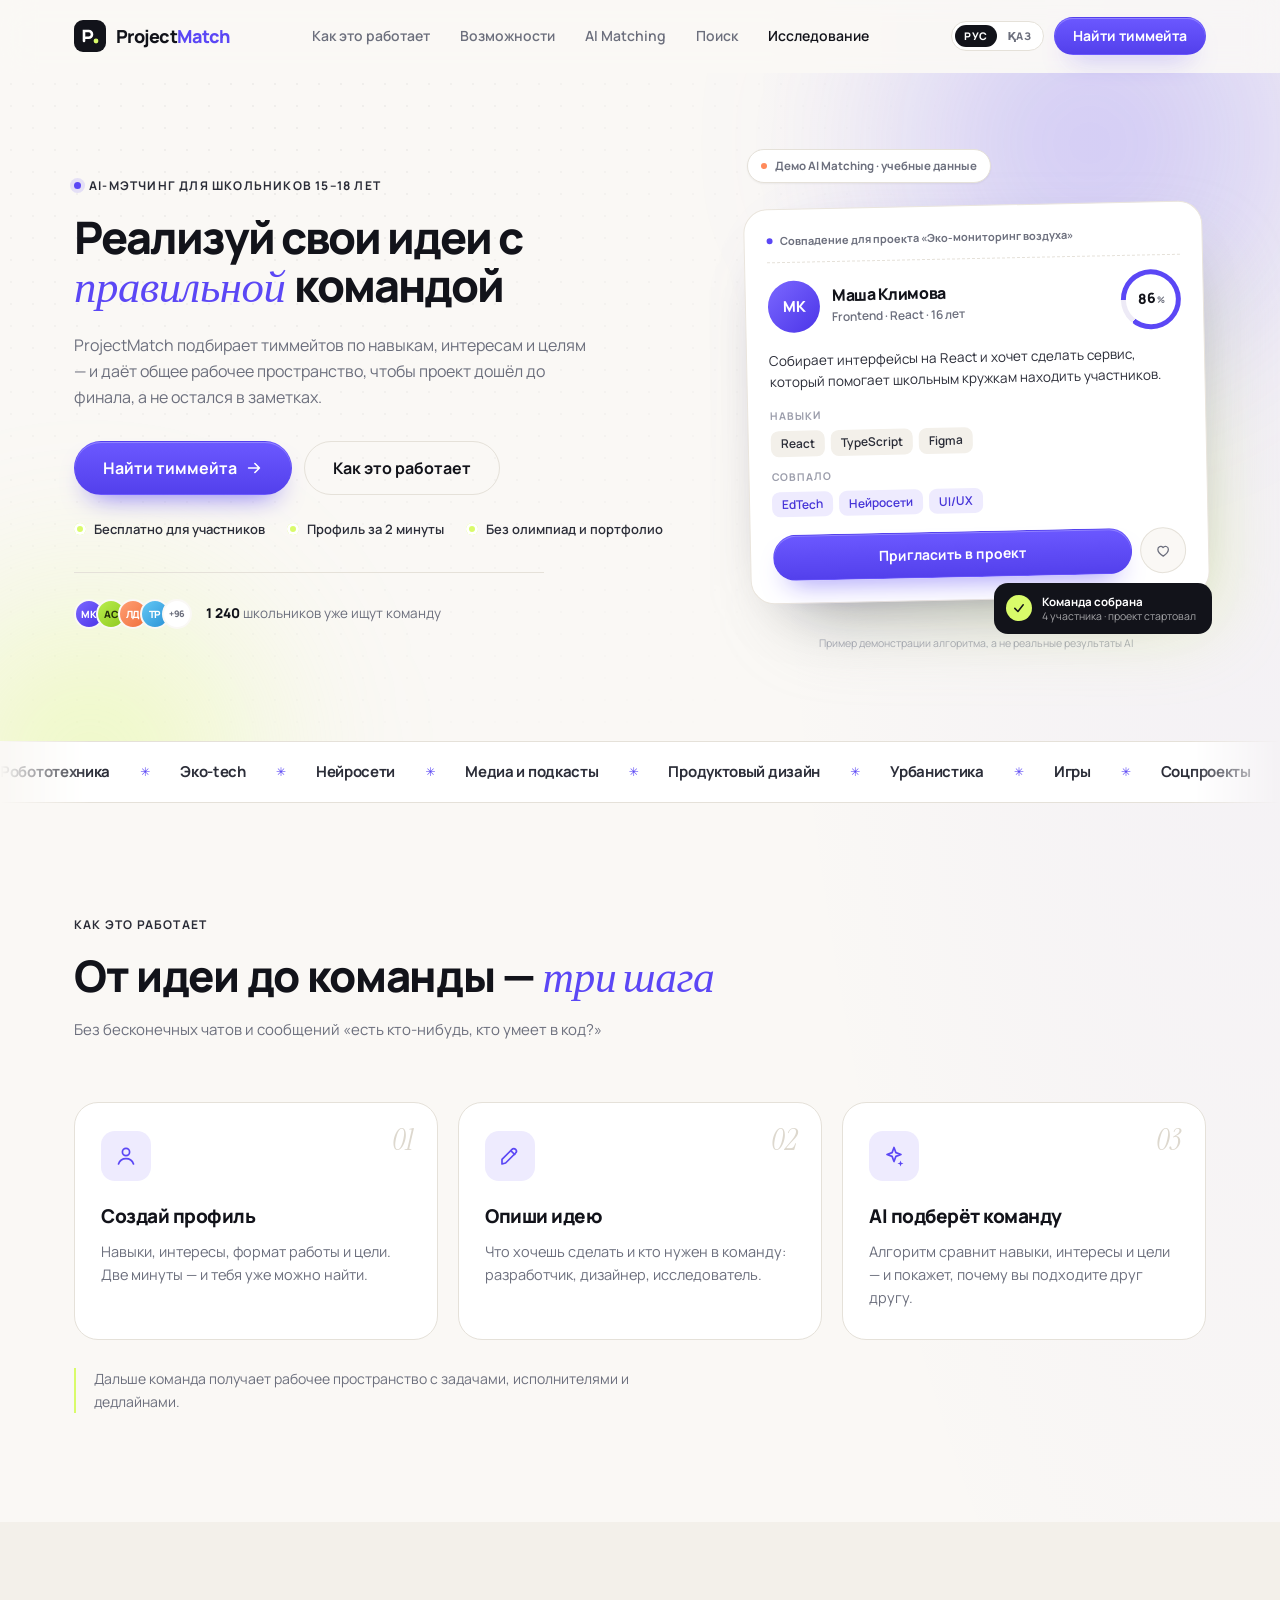
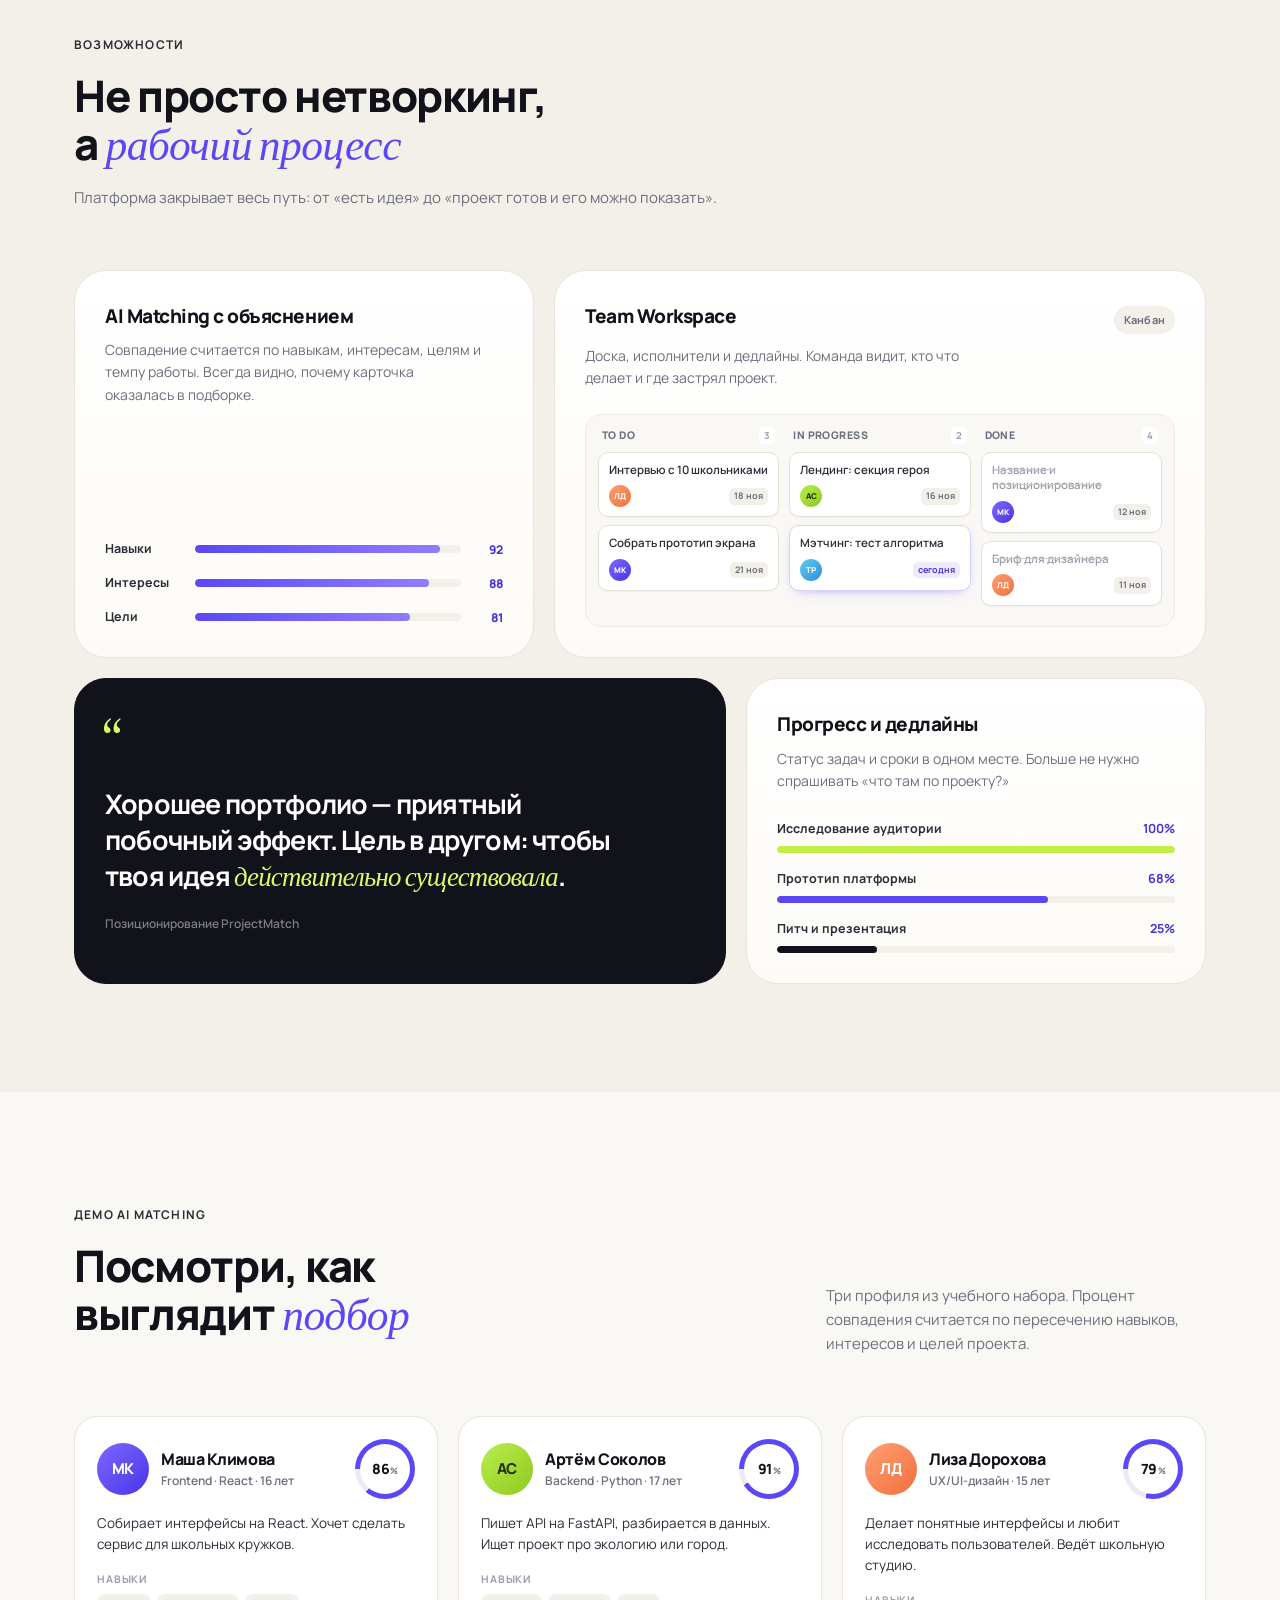
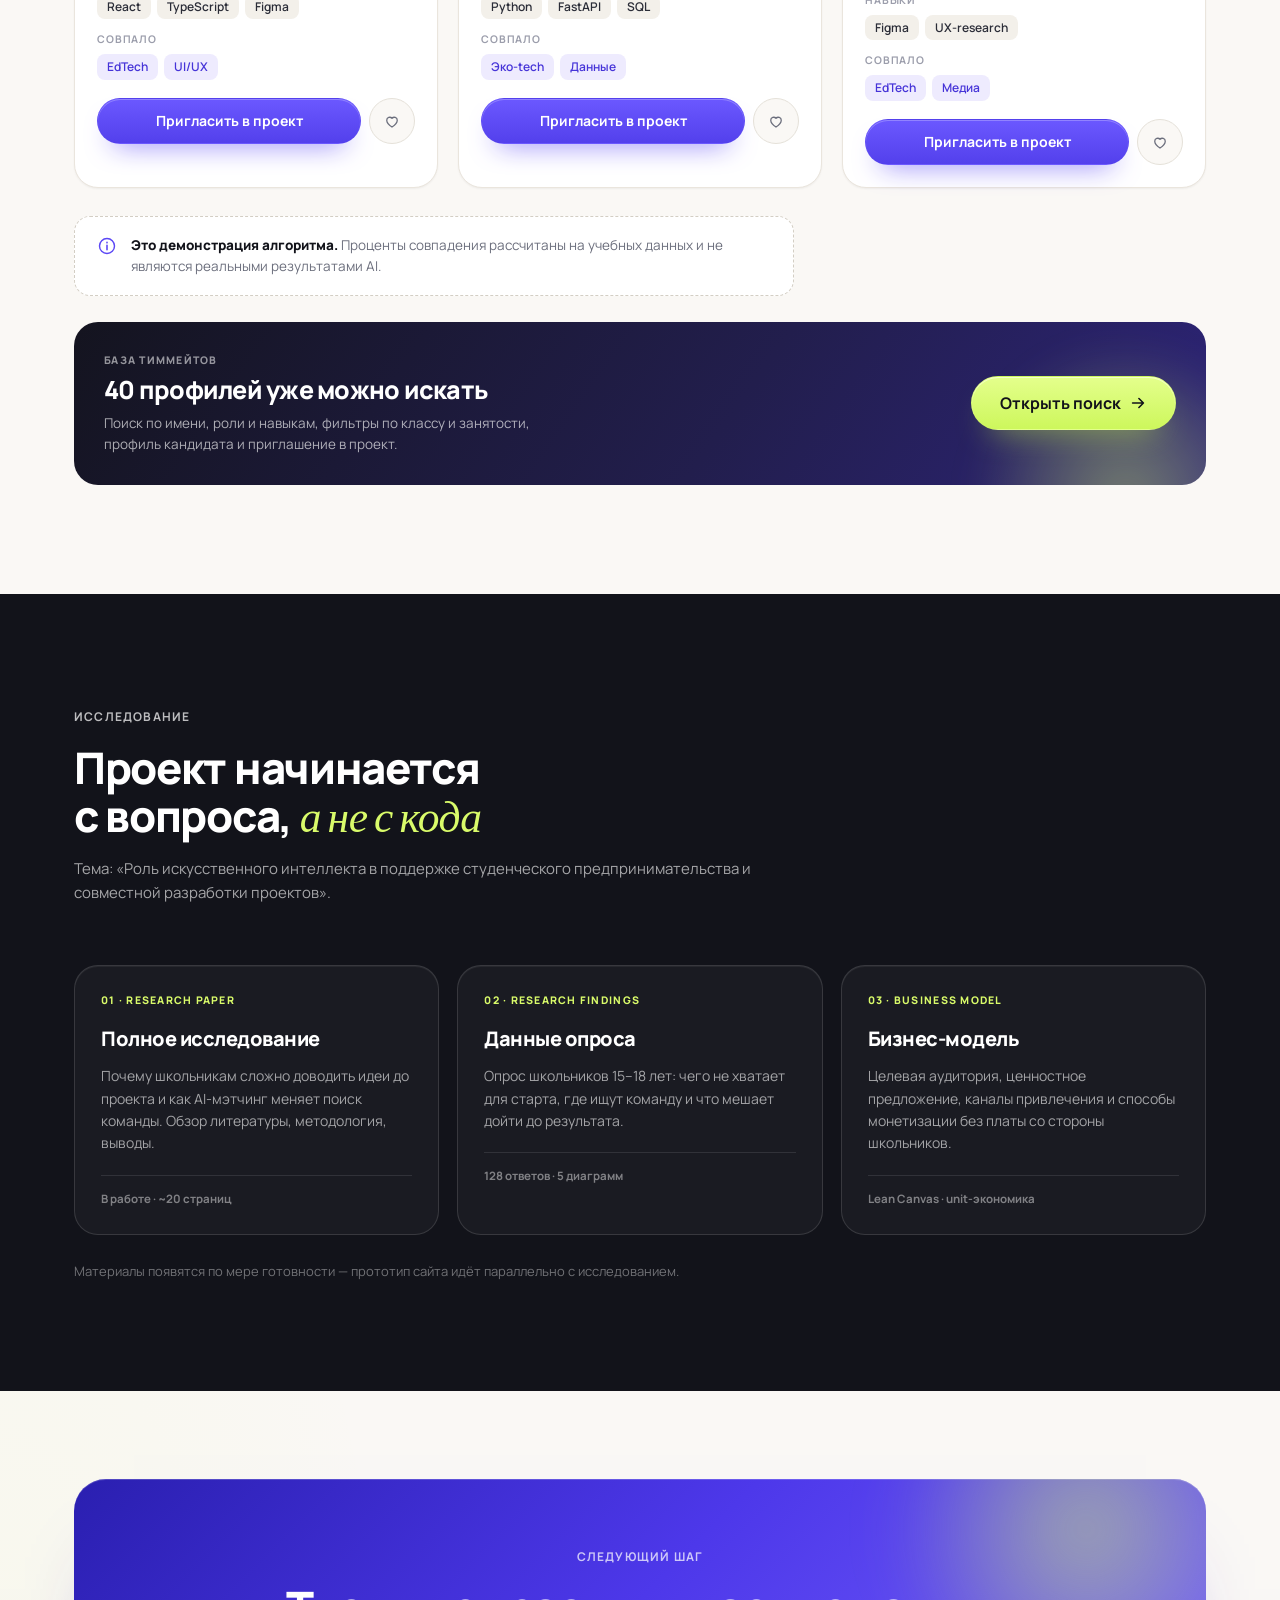
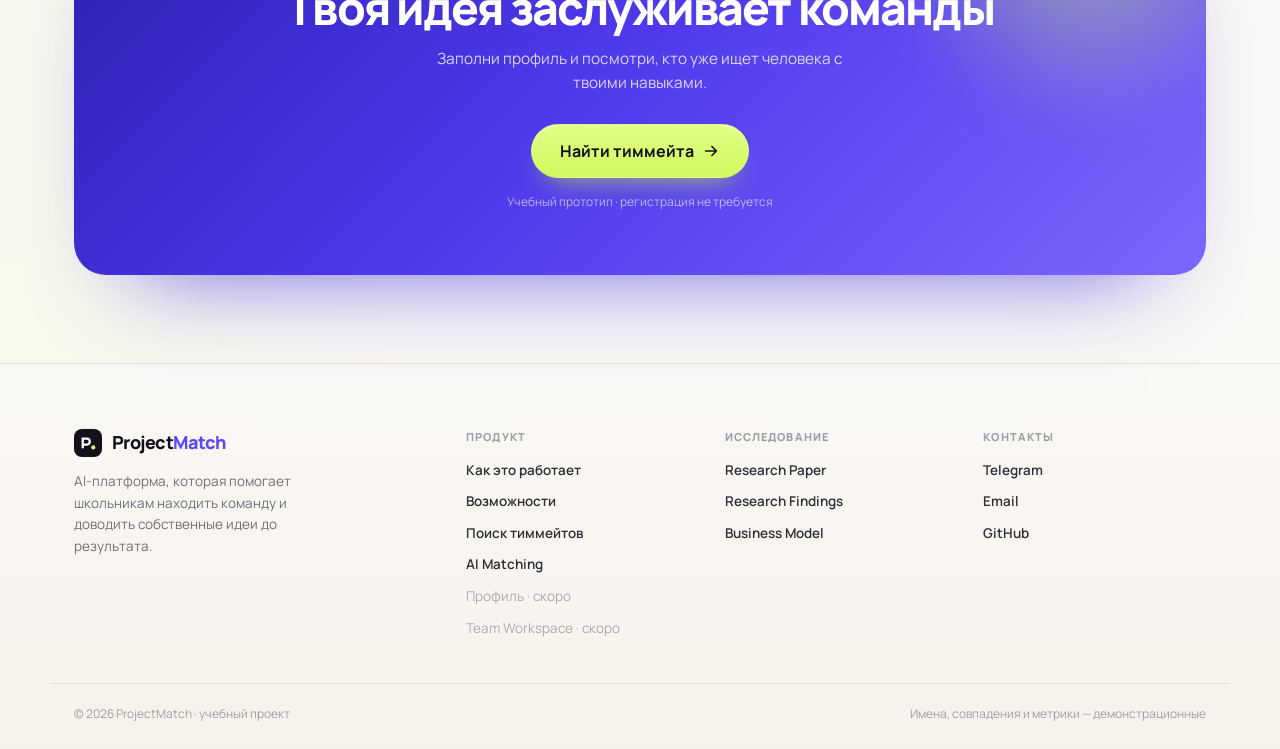
==== commit 72be8c6c: "Add teammate database, smart search and visual polish" ====
--- a/index.html
+++ b/index.html
@@ -45,8 +45,9 @@
         <a class="nav__link" href="#how" data-i18n="nav.how">Как это работает</a>
         <a class="nav__link" href="#features" data-i18n="nav.features">Возможности</a>
         <a class="nav__link" href="#match" data-i18n="nav.match">AI Matching</a>
+        <a class="nav__link" href="search.html" data-i18n="nav.search">Поиск</a>
         <a class="nav__link" href="#research" data-i18n="nav.research">Исследование</a>
-        <a class="btn btn--primary btn--sm nav__cta" href="#match" data-i18n="nav.cta">Найти тиммейта</a>
+        <a class="btn btn--primary btn--sm nav__cta" href="search.html" data-i18n="nav.cta">Найти тиммейта</a>
       </nav>
 
       <div class="header__actions">
@@ -54,7 +55,7 @@
           <button class="lang__btn is-active" type="button" data-lang="ru" aria-pressed="true" lang="ru">РУС</button>
           <button class="lang__btn" type="button" data-lang="kk" aria-pressed="false" lang="kk">ҚАЗ</button>
         </div>
-        <a class="btn btn--primary btn--sm header__cta" href="#match" data-i18n="nav.cta">Найти тиммейта</a>
+        <a class="btn btn--primary btn--sm header__cta" href="search.html" data-i18n="nav.cta">Найти тиммейта</a>
         <button class="burger" id="burger" type="button" aria-expanded="false" aria-controls="nav" aria-label="Открыть меню" data-i18n-aria-label="a11y.menu">
           <span></span><span></span>
         </button>
@@ -85,7 +86,7 @@
           </p>
 
           <div class="hero__actions">
-            <a class="btn btn--primary btn--lg" href="#match">
+            <a class="btn btn--primary btn--lg" href="search.html">
               <span data-i18n="hero.ctaPrimary">Найти тиммейта</span>
               <svg viewBox="0 0 20 20" width="18" height="18" aria-hidden="true">
                 <path d="M4 10h12M11 5l5 5-5 5" fill="none" stroke="currentColor" stroke-width="1.8" stroke-linecap="round" stroke-linejoin="round" />
@@ -566,6 +567,23 @@
             на учебных данных и не являются реальными результатами AI.
           </p>
         </aside>
+
+        <div class="match-cta reveal">
+          <div class="match-cta__copy">
+            <p class="match-cta__eyebrow" data-i18n="matchCta.eyebrow">База тиммейтов</p>
+            <h3 class="match-cta__title" data-i18n="matchCta.title">40 профилей уже можно искать</h3>
+            <p class="match-cta__text" data-i18n="matchCta.text">
+              Поиск по имени, роли и навыкам, фильтры по классу и занятости,
+              профиль кандидата и приглашение в проект.
+            </p>
+          </div>
+          <a class="btn btn--primary btn--lg" href="search.html">
+            <span data-i18n="matchCta.action">Открыть поиск</span>
+            <svg viewBox="0 0 20 20" width="18" height="18" aria-hidden="true">
+              <path d="M4 10h12M11 5l5 5-5 5" fill="none" stroke="currentColor" stroke-width="1.8" stroke-linecap="round" stroke-linejoin="round" />
+            </svg>
+          </a>
+        </div>
       </div>
     </section>
 
@@ -632,7 +650,7 @@
             Заполни профиль и посмотри, кто уже ищет человека с твоими навыками.
           </p>
           <div class="cta__actions">
-            <a class="btn btn--lime btn--lg" href="#match">
+            <a class="btn btn--lime btn--lg" href="search.html">
               <span data-i18n="hero.ctaPrimary">Найти тиммейта</span>
               <svg viewBox="0 0 20 20" width="18" height="18" aria-hidden="true">
                 <path d="M4 10h12M11 5l5 5-5 5" fill="none" stroke="currentColor" stroke-width="1.8" stroke-linecap="round" stroke-linejoin="round" />
@@ -669,6 +687,7 @@
         <h4 data-i18n="footer.product">Продукт</h4>
         <a href="#how" data-i18n="nav.how">Как это работает</a>
         <a href="#features" data-i18n="nav.features">Возможности</a>
+        <a href="search.html" data-i18n="footer.search">Поиск тиммейтов</a>
         <a href="#match" data-i18n="nav.match">AI Matching</a>
         <span class="footer__soon" data-i18n="footer.soonProfile">Профиль · скоро</span>
         <span class="footer__soon" data-i18n="footer.soonWorkspace">Team Workspace · скоро</span>
--- a/assets/css/styles.css
+++ b/assets/css/styles.css
@@ -341,7 +341,7 @@
 .lang__btn:hover { color: var(--ink); }
 .lang__btn.is-active { background: var(--ink); color: #fff; }
 .lang__btn.is-active:hover { color: #fff; }
-.lang__btn:focus-visible { outline: 2px solid var(--indigo); outline-offset: 2px; }
+.lang__btn:focus-visible { outline: 2px solid var(--primary); outline-offset: 2px; }
 
 .burger {
   display: none;
@@ -1154,3 +1154,197 @@
   }
   .reveal { opacity: 1; transform: none; }
 }
+
+/* =========================================================
+   12. Полировка
+   Аккуратные улучшения поверх базовой системы:
+   фон, свечения, кнопки, карточки, новый блок «База тиммейтов».
+   ========================================================= */
+
+/* Тёплый фон с едва заметными цветовыми пятнами */
+body {
+  background-color: var(--paper);
+  background-image:
+    radial-gradient(60% 50% at 100% 0%, rgba(91, 71, 245, 0.055), transparent 70%),
+    radial-gradient(50% 40% at 0% 100%, rgba(217, 251, 106, 0.09), transparent 70%);
+  background-repeat: no-repeat;
+}
+
+/* Текстура точек в герое — глубина без картинок */
+.hero::before {
+  content: "";
+  position: absolute;
+  inset: 0;
+  z-index: 0;
+  background-image: radial-gradient(rgba(18, 19, 26, 0.05) 1px, transparent 1px);
+  background-size: 22px 22px;
+  -webkit-mask-image: radial-gradient(circle at 22% 18%, #000, transparent 62%);
+  mask-image: radial-gradient(circle at 22% 18%, #000, transparent 62%);
+  pointer-events: none;
+}
+.hero__glow--a { width: 620px; height: 620px; top: -240px; right: -120px; }
+.hero__glow--b { width: 480px; height: 480px; bottom: -260px; left: -150px; }
+
+/* Заголовки дышат ровнее */
+.hero__title,
+.section__title { text-wrap: balance; }
+
+/* Кнопки: объём и мягкое свечение */
+.btn--primary {
+  background: linear-gradient(180deg, #6b58ff 0%, #5340ec 100%);
+  box-shadow: inset 0 1px 0 rgba(255, 255, 255, 0.26), 0 14px 28px -16px rgba(91, 71, 245, 0.95);
+}
+.btn--primary:hover {
+  background: linear-gradient(180deg, #5f4bfa 0%, #4634d8 100%);
+  box-shadow: inset 0 1px 0 rgba(255, 255, 255, 0.22), 0 18px 32px -18px rgba(91, 71, 245, 1);
+}
+.btn--lime {
+  background: linear-gradient(180deg, #e2ff86 0%, #cff95e 100%);
+  box-shadow: inset 0 1px 0 rgba(255, 255, 255, 0.6), 0 14px 28px -16px rgba(195, 238, 69, 0.9);
+}
+.btn--lime:hover { background: linear-gradient(180deg, #d7fb6a 0%, #c3ee45 100%); }
+
+/* Хедер: плотнее стекло */
+.header {
+  background: rgba(250, 248, 245, 0.72);
+  -webkit-backdrop-filter: blur(16px) saturate(160%);
+  backdrop-filter: blur(16px) saturate(160%);
+}
+.header.is-scrolled {
+  background: rgba(250, 248, 245, 0.9);
+  box-shadow: 0 12px 34px -30px rgba(18, 19, 26, 0.65);
+}
+.nav__link[aria-current="page"] {
+  color: var(--ink);
+  background: rgba(18, 19, 26, 0.05);
+}
+
+/* Бегущая строка растворяется по краям */
+.marquee {
+  -webkit-mask-image: linear-gradient(90deg, transparent, #000 7%, #000 93%, transparent);
+  mask-image: linear-gradient(90deg, transparent, #000 7%, #000 93%, transparent);
+}
+
+/* Bento: тёплый градиент и подъём при наведении */
+.bento .card:not(.card--quote) {
+  background: linear-gradient(180deg, #ffffff 0%, #fdfbf7 100%);
+  border-color: #e9e4dc;
+  transition: transform 0.3s var(--ease), box-shadow 0.3s, border-color 0.3s;
+}
+.bento .card:not(.card--quote):hover {
+  transform: translateY(-3px);
+  border-color: #ddd5c8;
+  box-shadow: 0 28px 60px -42px rgba(18, 19, 26, 0.5);
+}
+
+/* Карточки профилей */
+.person {
+  border-color: #eae5dd;
+  box-shadow: 0 30px 70px -48px rgba(18, 19, 26, 0.6);
+}
+
+/* Цветное свечение за макетом в герое */
+.stage__card::before {
+  content: "";
+  position: absolute;
+  inset: 10% -3% -8% 8%;
+  z-index: 0;
+  border-radius: 44px;
+  background: linear-gradient(135deg, rgba(91, 71, 245, 0.22), rgba(217, 251, 106, 0.3));
+  filter: blur(34px);
+  pointer-events: none;
+}
+.stage__card .person { position: relative; z-index: 1; }
+
+/* CTA: глубже и с бликом */
+.cta__card {
+  background: linear-gradient(135deg, #2a1fb0 0%, #4d38ea 45%, #7b68ff 100%);
+  box-shadow: 0 50px 90px -60px rgba(70, 48, 224, 0.85), inset 0 1px 0 rgba(255, 255, 255, 0.18);
+}
+
+/* Исследование: тонкий блик по верхней границе */
+.research { box-shadow: inset 0 1px 0 rgba(255, 255, 255, 0.06); }
+
+/* Футер мягко темнеет книзу */
+.footer { background: linear-gradient(180deg, var(--paper) 0%, #f6f2eb 100%); }
+
+/* Демо-карточки на планшете: показываем все три,
+   третья — по центру на всю ширину */
+@media (max-width: 1024px) {
+  .candidates { grid-template-columns: repeat(2, 1fr); }
+  .candidates .person:last-child {
+    display: block;
+    grid-column: 1 / -1;
+    width: 100%;
+    max-width: 520px;
+    margin-inline: auto;
+  }
+}
+@media (max-width: 620px) {
+  .candidates { grid-template-columns: 1fr; }
+  .candidates .person:last-child { grid-column: auto; max-width: none; }
+}
+
+/* ---------- Блок «База тиммейтов» в демо ---------- */
+.match-cta {
+  position: relative;
+  isolation: isolate;
+  display: flex;
+  align-items: center;
+  justify-content: space-between;
+  gap: 24px;
+  margin-top: 26px;
+  padding: clamp(20px, 3vw, 30px);
+  border-radius: var(--radius-lg);
+  background: linear-gradient(125deg, #14141f 0%, #221e4d 58%, #2d2478 100%);
+  color: #fff;
+  overflow: hidden;
+}
+.match-cta::before {
+  content: "";
+  position: absolute;
+  z-index: -1;
+  width: 320px;
+  height: 320px;
+  right: -80px;
+  bottom: -170px;
+  border-radius: 50%;
+  background: radial-gradient(circle, rgba(217, 251, 106, 0.42), transparent 68%);
+  filter: blur(18px);
+  pointer-events: none;
+}
+.match-cta__eyebrow {
+  margin-bottom: 8px;
+  font-size: 10.5px;
+  font-weight: 800;
+  letter-spacing: 0.12em;
+  text-transform: uppercase;
+  color: rgba(255, 255, 255, 0.55);
+}
+.match-cta__title {
+  margin-bottom: 8px;
+  font-size: clamp(19px, 2.2vw, 25px);
+  font-weight: 800;
+  letter-spacing: -0.03em;
+  line-height: 1.15;
+}
+.match-cta__text {
+  max-width: 54ch;
+  font-size: 13.5px;
+  line-height: 1.55;
+  color: rgba(255, 255, 255, 0.65);
+}
+.match-cta .btn { flex: none; }
+.match-cta .btn--primary {
+  background: linear-gradient(180deg, #e4ff8c 0%, #cdf75c 100%);
+  color: var(--ink);
+  box-shadow: inset 0 1px 0 rgba(255, 255, 255, 0.55), 0 16px 32px -18px rgba(195, 238, 69, 0.75);
+}
+.match-cta .btn--primary:hover {
+  background: linear-gradient(180deg, #d9fb6a 0%, #c3ee45 100%);
+}
+
+@media (max-width: 760px) {
+  .match-cta { flex-direction: column; align-items: flex-start; }
+  .match-cta .btn { width: 100%; }
+}
